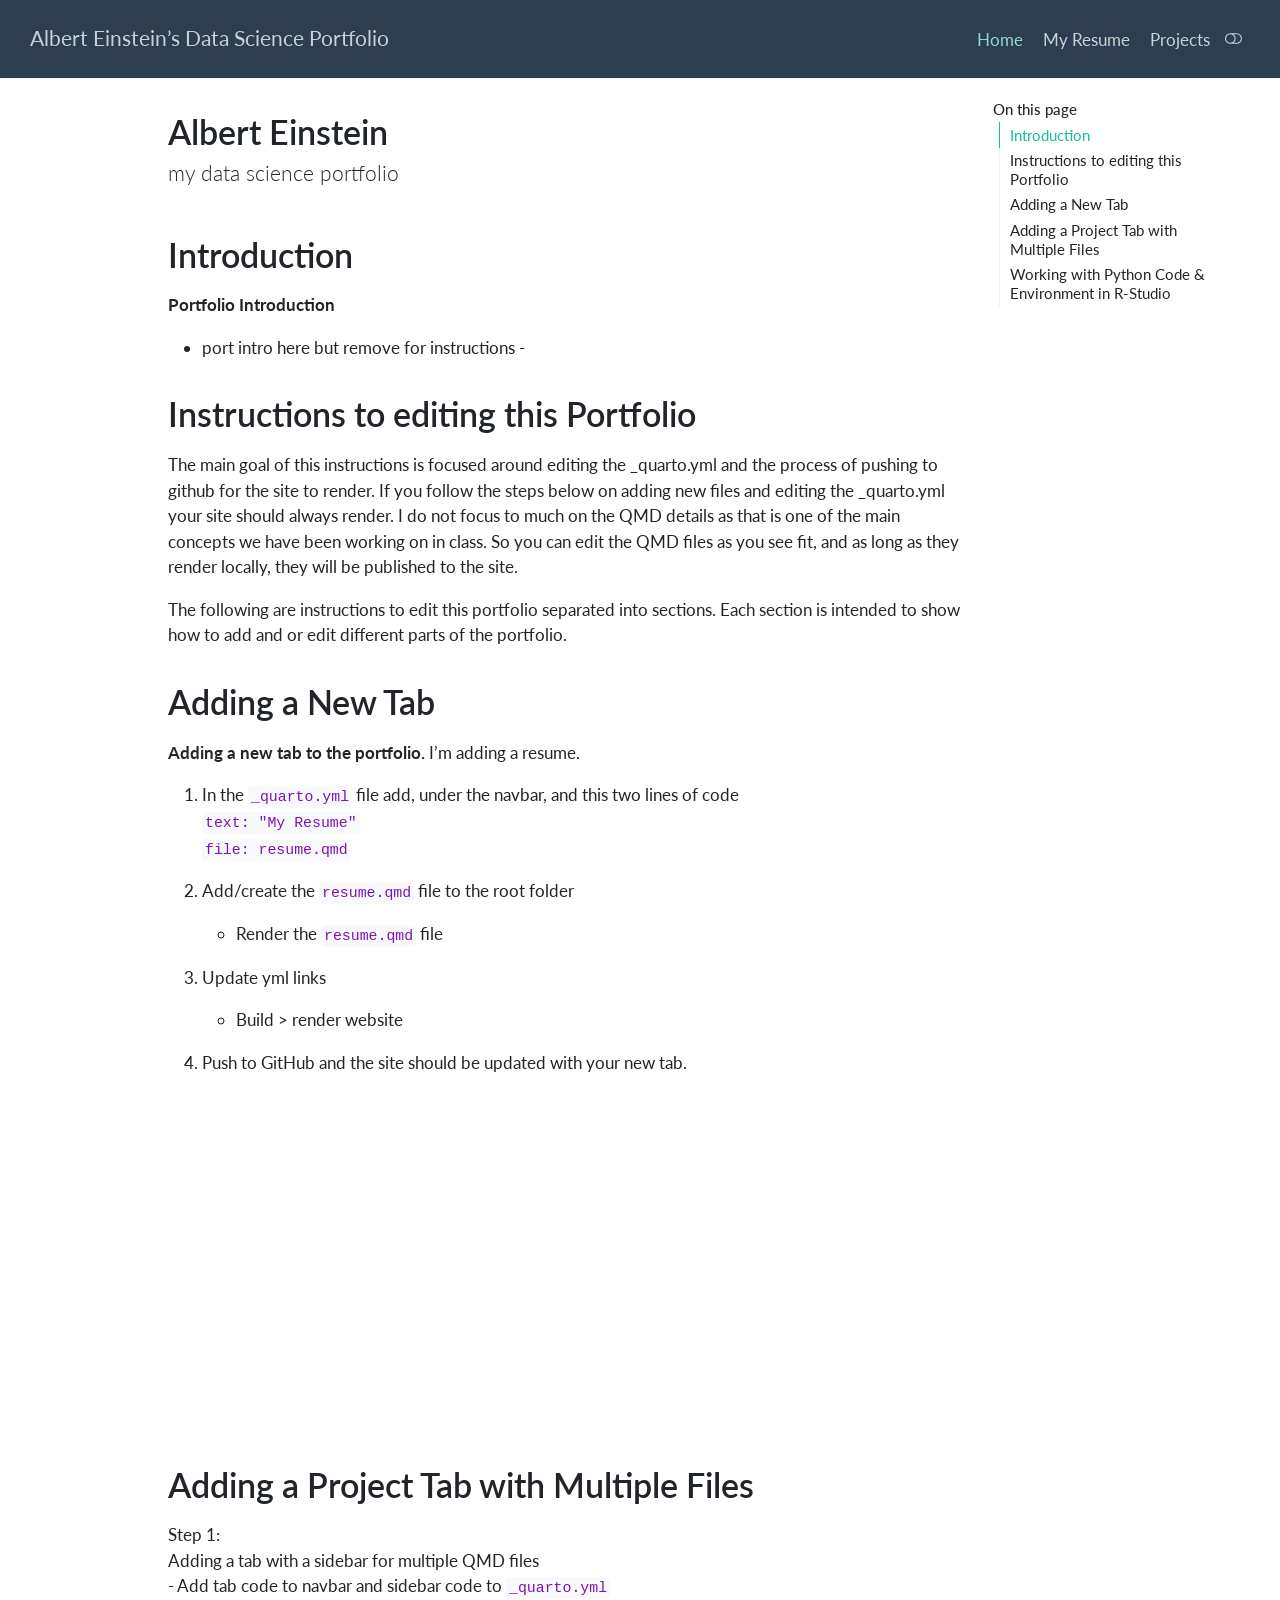
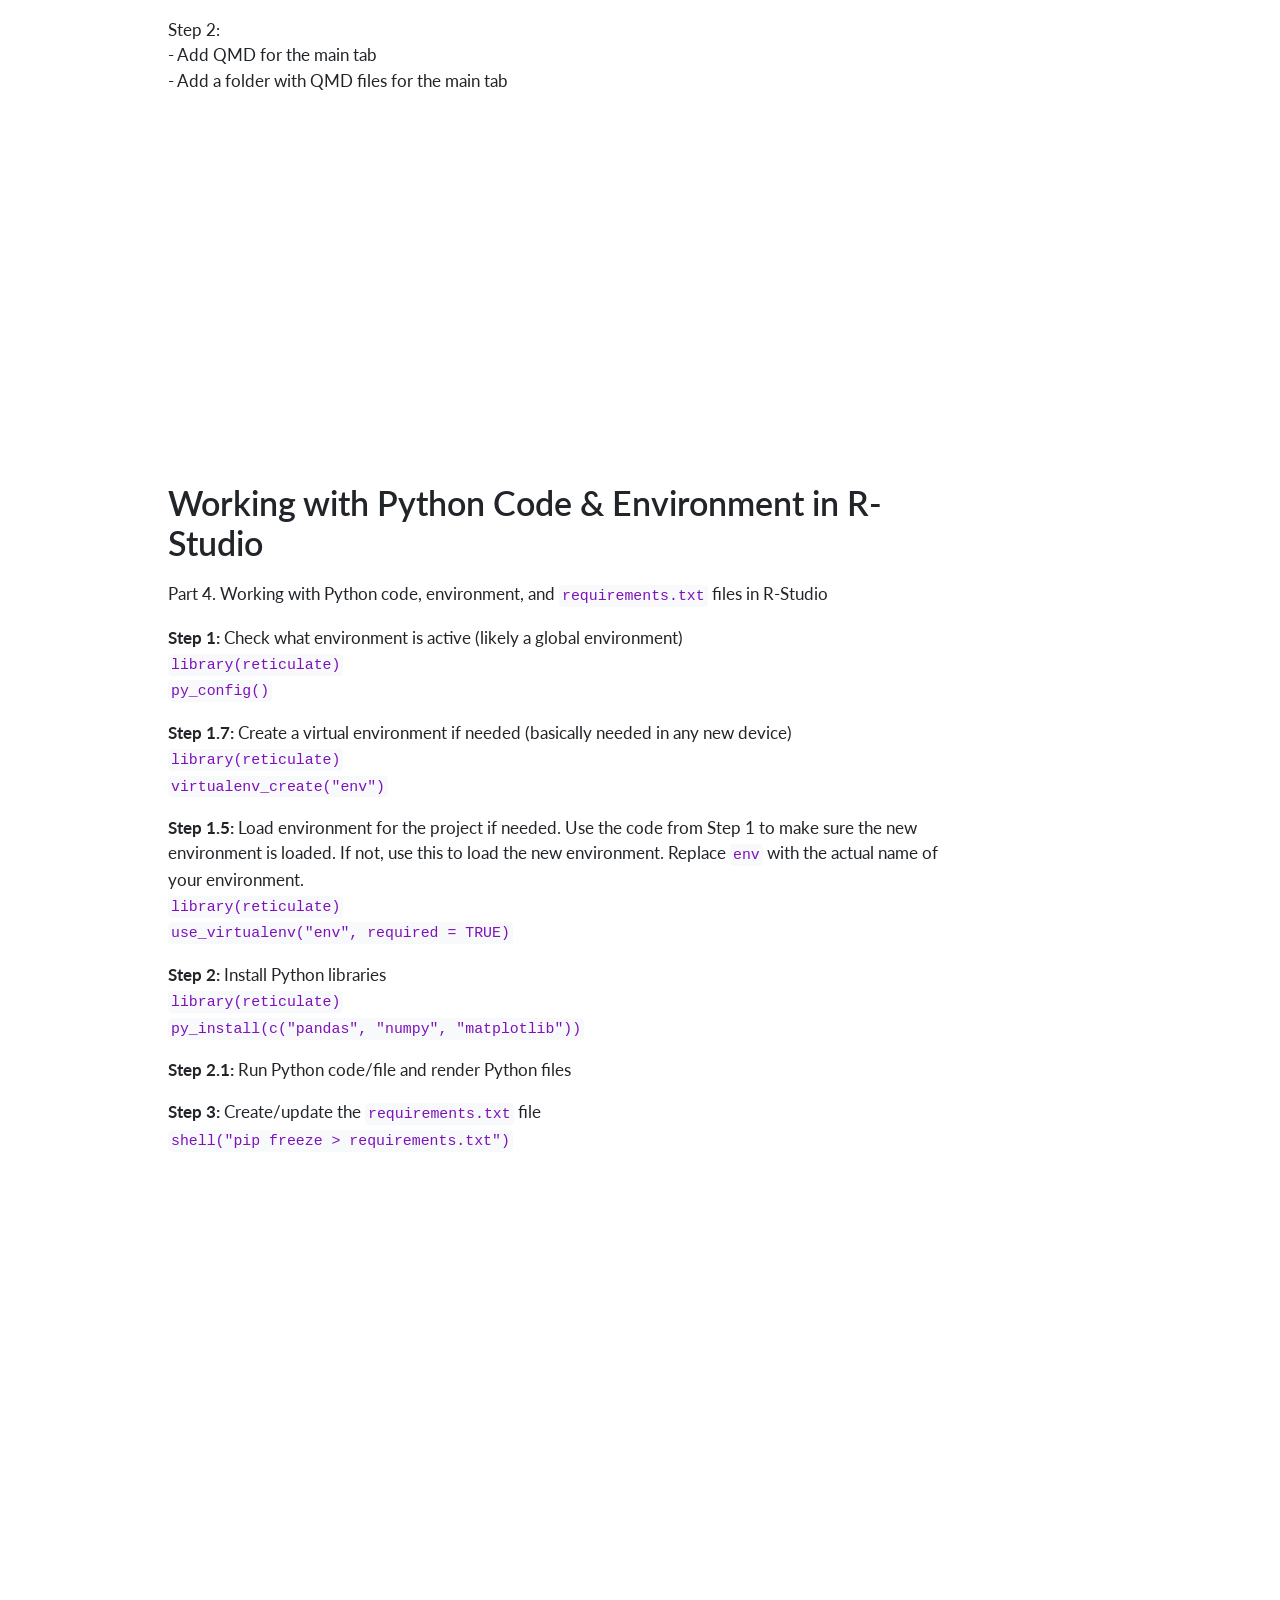
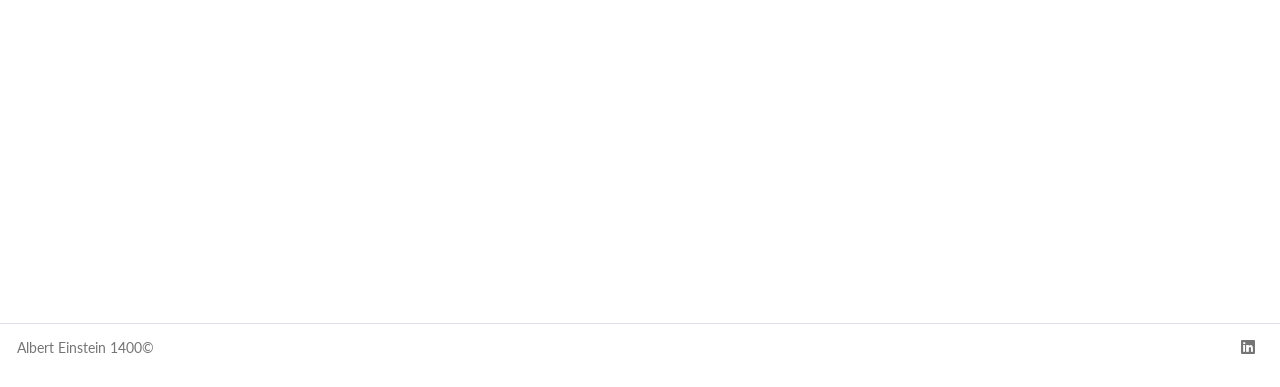
==== docs/index.html @ 3039ba3a "update" ====
<!DOCTYPE html>
<html xmlns="http://www.w3.org/1999/xhtml" lang="en" xml:lang="en"><head>

<meta charset="utf-8">
<meta name="generator" content="quarto-1.4.542">

<meta name="viewport" content="width=device-width, initial-scale=1.0, user-scalable=yes">


<title>Albert Einstein’s Data Science Portfolio - Albert Einstein</title>
<style>
code{white-space: pre-wrap;}
span.smallcaps{font-variant: small-caps;}
div.columns{display: flex; gap: min(4vw, 1.5em);}
div.column{flex: auto; overflow-x: auto;}
div.hanging-indent{margin-left: 1.5em; text-indent: -1.5em;}
ul.task-list{list-style: none;}
ul.task-list li input[type="checkbox"] {
  width: 0.8em;
  margin: 0 0.8em 0.2em -1em; /* quarto-specific, see https://github.com/quarto-dev/quarto-cli/issues/4556 */ 
  vertical-align: middle;
}
</style>


<script src="site_libs/quarto-nav/quarto-nav.js"></script>
<script src="site_libs/quarto-nav/headroom.min.js"></script>
<script src="site_libs/clipboard/clipboard.min.js"></script>
<script src="site_libs/quarto-search/autocomplete.umd.js"></script>
<script src="site_libs/quarto-search/fuse.min.js"></script>
<script src="site_libs/quarto-search/quarto-search.js"></script>
<meta name="quarto:offset" content="./">
<link href="./Images/favicon.png" rel="icon" type="image/png">
<script src="site_libs/quarto-html/quarto.js"></script>
<script src="site_libs/quarto-html/popper.min.js"></script>
<script src="site_libs/quarto-html/tippy.umd.min.js"></script>
<script src="site_libs/quarto-html/anchor.min.js"></script>
<link href="site_libs/quarto-html/tippy.css" rel="stylesheet">
<link href="site_libs/quarto-html/quarto-syntax-highlighting.css" rel="stylesheet" class="quarto-color-scheme" id="quarto-text-highlighting-styles">
<link href="site_libs/quarto-html/quarto-syntax-highlighting-dark.css" rel="prefetch" class="quarto-color-scheme quarto-color-alternate" id="quarto-text-highlighting-styles">
<script src="site_libs/bootstrap/bootstrap.min.js"></script>
<link href="site_libs/bootstrap/bootstrap-icons.css" rel="stylesheet">
<link href="site_libs/bootstrap/bootstrap.min.css" rel="stylesheet" class="quarto-color-scheme" id="quarto-bootstrap" data-mode="light">
<link href="site_libs/bootstrap/bootstrap-dark.min.css" rel="prefetch" class="quarto-color-scheme quarto-color-alternate" id="quarto-bootstrap" data-mode="dark">
<script id="quarto-search-options" type="application/json">{
  "location": "navbar",
  "copy-button": false,
  "collapse-after": 3,
  "panel-placement": "end",
  "type": "overlay",
  "limit": 50,
  "keyboard-shortcut": [
    "f",
    "/",
    "s"
  ],
  "show-item-context": false,
  "language": {
    "search-no-results-text": "No results",
    "search-matching-documents-text": "matching documents",
    "search-copy-link-title": "Copy link to search",
    "search-hide-matches-text": "Hide additional matches",
    "search-more-match-text": "more match in this document",
    "search-more-matches-text": "more matches in this document",
    "search-clear-button-title": "Clear",
    "search-text-placeholder": "",
    "search-detached-cancel-button-title": "Cancel",
    "search-submit-button-title": "Submit",
    "search-label": "Search"
  }
}</script>


<link rel="stylesheet" href="styles.css">
</head>

<body class="nav-fixed">

<div id="quarto-search-results"></div>
  <header id="quarto-header" class="headroom fixed-top">
    <nav class="navbar navbar-expand-lg " data-bs-theme="dark">
      <div class="navbar-container container-fluid">
      <div class="navbar-brand-container mx-auto">
    <a class="navbar-brand" href="./index.html">
    <span class="navbar-title">Albert Einstein’s Data Science Portfolio</span>
    </a>
  </div>
            <div id="quarto-search" class="" title="Search"></div>
          <button class="navbar-toggler" type="button" data-bs-toggle="collapse" data-bs-target="#navbarCollapse" aria-controls="navbarCollapse" aria-expanded="false" aria-label="Toggle navigation" onclick="if (window.quartoToggleHeadroom) { window.quartoToggleHeadroom(); }">
  <span class="navbar-toggler-icon"></span>
</button>
          <div class="collapse navbar-collapse" id="navbarCollapse">
            <ul class="navbar-nav navbar-nav-scroll ms-auto">
  <li class="nav-item">
    <a class="nav-link active" href="./index.html" aria-current="page"> 
<span class="menu-text">Home</span></a>
  </li>  
  <li class="nav-item">
    <a class="nav-link" href="./resume.html"> 
<span class="menu-text">My Resume</span></a>
  </li>  
  <li class="nav-item">
    <a class="nav-link" href="./projects.html"> 
<span class="menu-text">Projects</span></a>
  </li>  
</ul>
          </div> <!-- /navcollapse -->
          <div class="quarto-navbar-tools">
  <a href="" class="quarto-color-scheme-toggle quarto-navigation-tool  px-1" onclick="window.quartoToggleColorScheme(); return false;" title="Toggle dark mode"><i class="bi"></i></a>
</div>
      </div> <!-- /container-fluid -->
    </nav>
</header>
<!-- content -->
<div id="quarto-content" class="quarto-container page-columns page-rows-contents page-layout-article page-navbar">
<!-- sidebar -->
<!-- margin-sidebar -->
    <div id="quarto-margin-sidebar" class="sidebar margin-sidebar">
        <nav id="TOC" role="doc-toc" class="toc-active">
    <h2 id="toc-title">On this page</h2>
   
  <ul>
  <li><a href="#introduction" id="toc-introduction" class="nav-link active" data-scroll-target="#introduction">Introduction</a></li>
  <li><a href="#instructions-to-editing-this-portfolio" id="toc-instructions-to-editing-this-portfolio" class="nav-link" data-scroll-target="#instructions-to-editing-this-portfolio">Instructions to editing this Portfolio</a></li>
  <li><a href="#adding-a-new-tab" id="toc-adding-a-new-tab" class="nav-link" data-scroll-target="#adding-a-new-tab">Adding a New Tab</a></li>
  <li><a href="#adding-a-project-tab-with-multiple-files" id="toc-adding-a-project-tab-with-multiple-files" class="nav-link" data-scroll-target="#adding-a-project-tab-with-multiple-files">Adding a Project Tab with Multiple Files</a></li>
  <li><a href="#working-with-python-code-environment-in-r-studio" id="toc-working-with-python-code-environment-in-r-studio" class="nav-link" data-scroll-target="#working-with-python-code-environment-in-r-studio">Working with Python Code &amp; Environment in R-Studio</a></li>
  </ul>
</nav>
    </div>
<!-- main -->
<main class="content" id="quarto-document-content">

<header id="title-block-header" class="quarto-title-block default">
<div class="quarto-title">
<h1 class="title">Albert Einstein</h1>
<p class="subtitle lead">my data science portfolio</p>
</div>



<div class="quarto-title-meta">

    
  
    
  </div>
  


</header>


<section id="introduction" class="level1">
<h1>Introduction</h1>
<p><strong>Portfolio Introduction</strong></p>
<ul>
<li>port intro here but remove for instructions -</li>
</ul>
</section>
<section id="instructions-to-editing-this-portfolio" class="level1">
<h1>Instructions to editing this Portfolio</h1>
<p>The main goal of this instructions is focused around editing the _quarto.yml and the process of pushing to github for the site to render. If you follow the steps below on adding new files and editing the _quarto.yml your site should always render. I do not focus to much on the QMD details as that is one of the main concepts we have been working on in class. So you can edit the QMD files as you see fit, and as long as they render locally, they will be published to the site.</p>
<p>The following are instructions to edit this portfolio separated into sections. Each section is intended to show how to add and or edit different parts of the portfolio.</p>
</section>
<section id="adding-a-new-tab" class="level1">
<h1>Adding a New Tab</h1>
<p><strong>Adding a new tab to the portfolio.</strong> I’m adding a resume.</p>
<ol type="1">
<li><p>In the <code>_quarto.yml</code> file add, under the navbar, and this two lines of code<br>
<code>text: "My Resume"</code><br>
<code>file: resume.qmd</code></p></li>
<li><p>Add/create the <code>resume.qmd</code> file to the root folder</p>
<ul>
<li>Render the <code>resume.qmd</code> file</li>
</ul></li>
<li><p>Update yml links</p>
<ul>
<li>Build &gt; render website</li>
</ul></li>
<li><p>Push to GitHub and the site should be updated with your new tab.</p></li>
</ol>
<iframe width="560" height="315" src="https://www.youtube.com/embed/3b-PdI4lhbc" title="YouTube video player" frameborder="0" allow="accelerometer; autoplay; clipboard-write; encrypted-media; gyroscope; picture-in-picture; web-share" allowfullscreen="">
</iframe>
</section>
<section id="adding-a-project-tab-with-multiple-files" class="level1">
<h1>Adding a Project Tab with Multiple Files</h1>
<p>Step 1:<br>
Adding a tab with a sidebar for multiple QMD files<br>
- Add tab code to navbar and sidebar code to <code>_quarto.yml</code></p>
<p>Step 2:<br>
- Add QMD for the main tab<br>
- Add a folder with QMD files for the main tab</p>
<iframe width="560" height="315" src="https://www.youtube.com/embed/ansNLTE6yms" title="YouTube video player" frameborder="0" allow="accelerometer; autoplay; clipboard-write; encrypted-media; gyroscope; picture-in-picture; web-share" allowfullscreen="">
</iframe>
</section>
<section id="working-with-python-code-environment-in-r-studio" class="level1">
<h1>Working with Python Code &amp; Environment in R-Studio</h1>
<p>Part 4. Working with Python code, environment, and <code>requirements.txt</code> files in R-Studio</p>
<p><strong>Step 1:</strong> Check what environment is active (likely a global environment)<br>
<code>library(reticulate)</code><br>
<code>py_config()</code></p>
<p><strong>Step 1.7:</strong> Create a virtual environment if needed (basically needed in any new device)<br>
<code>library(reticulate)</code><br>
<code>virtualenv_create("env")</code></p>
<p><strong>Step 1.5:</strong> Load environment for the project if needed. Use the code from Step 1 to make sure the new environment is loaded. If not, use this to load the new environment. Replace <code>env</code> with the actual name of your environment.<br>
<code>library(reticulate)</code><br>
<code>use_virtualenv("env", required = TRUE)</code></p>
<p><strong>Step 2:</strong> Install Python libraries<br>
<code>library(reticulate)</code><br>
<code>py_install(c("pandas", "numpy", "matplotlib"))</code></p>
<p><strong>Step 2.1:</strong> Run Python code/file and render Python files</p>
<p><strong>Step 3:</strong> Create/update the <code>requirements.txt</code> file<br>
<code>shell("pip freeze &gt; requirements.txt")</code></p>
<iframe width="560" height="315" src="https://www.youtube.com/embed/rrsIChN1H1c" title="YouTube video player" frameborder="0" allow="accelerometer; autoplay; clipboard-write; encrypted-media; gyroscope; picture-in-picture; web-share" allowfullscreen="">
</iframe>
<iframe width="560" height="315" src="https://www.youtube.com/embed/gvebioDsuAg" title="YouTube video player" frameborder="0" allow="accelerometer; autoplay; clipboard-write; encrypted-media; gyroscope; picture-in-picture; web-share" allowfullscreen="">
</iframe>


</section>

<a onclick="window.scrollTo(0, 0); return false;" role="button" id="quarto-back-to-top"><i class="bi bi-arrow-up"></i> Back to top</a></main> <!-- /main -->
<script id="quarto-html-after-body" type="application/javascript">
window.document.addEventListener("DOMContentLoaded", function (event) {
  const toggleBodyColorMode = (bsSheetEl) => {
    const mode = bsSheetEl.getAttribute("data-mode");
    const bodyEl = window.document.querySelector("body");
    if (mode === "dark") {
      bodyEl.classList.add("quarto-dark");
      bodyEl.classList.remove("quarto-light");
    } else {
      bodyEl.classList.add("quarto-light");
      bodyEl.classList.remove("quarto-dark");
    }
  }
  const toggleBodyColorPrimary = () => {
    const bsSheetEl = window.document.querySelector("link#quarto-bootstrap");
    if (bsSheetEl) {
      toggleBodyColorMode(bsSheetEl);
    }
  }
  toggleBodyColorPrimary();  
  const disableStylesheet = (stylesheets) => {
    for (let i=0; i < stylesheets.length; i++) {
      const stylesheet = stylesheets[i];
      stylesheet.rel = 'prefetch';
    }
  }
  const enableStylesheet = (stylesheets) => {
    for (let i=0; i < stylesheets.length; i++) {
      const stylesheet = stylesheets[i];
      stylesheet.rel = 'stylesheet';
    }
  }
  const manageTransitions = (selector, allowTransitions) => {
    const els = window.document.querySelectorAll(selector);
    for (let i=0; i < els.length; i++) {
      const el = els[i];
      if (allowTransitions) {
        el.classList.remove('notransition');
      } else {
        el.classList.add('notransition');
      }
    }
  }
  const toggleGiscusIfUsed = (isAlternate, darkModeDefault) => {
    const baseTheme = document.querySelector('#giscus-base-theme')?.value ?? 'light';
    const alternateTheme = document.querySelector('#giscus-alt-theme')?.value ?? 'dark';
    let newTheme = '';
    if(darkModeDefault) {
      newTheme = isAlternate ? baseTheme : alternateTheme;
    } else {
      newTheme = isAlternate ? alternateTheme : baseTheme;
    }
    const changeGiscusTheme = () => {
      // From: https://github.com/giscus/giscus/issues/336
      const sendMessage = (message) => {
        const iframe = document.querySelector('iframe.giscus-frame');
        if (!iframe) return;
        iframe.contentWindow.postMessage({ giscus: message }, 'https://giscus.app');
      }
      sendMessage({
        setConfig: {
          theme: newTheme
        }
      });
    }
    const isGiscussLoaded = window.document.querySelector('iframe.giscus-frame') !== null;
    if (isGiscussLoaded) {
      changeGiscusTheme();
    }
  }
  const toggleColorMode = (alternate) => {
    // Switch the stylesheets
    const alternateStylesheets = window.document.querySelectorAll('link.quarto-color-scheme.quarto-color-alternate');
    manageTransitions('#quarto-margin-sidebar .nav-link', false);
    if (alternate) {
      enableStylesheet(alternateStylesheets);
      for (const sheetNode of alternateStylesheets) {
        if (sheetNode.id === "quarto-bootstrap") {
          toggleBodyColorMode(sheetNode);
        }
      }
    } else {
      disableStylesheet(alternateStylesheets);
      toggleBodyColorPrimary();
    }
    manageTransitions('#quarto-margin-sidebar .nav-link', true);
    // Switch the toggles
    const toggles = window.document.querySelectorAll('.quarto-color-scheme-toggle');
    for (let i=0; i < toggles.length; i++) {
      const toggle = toggles[i];
      if (toggle) {
        if (alternate) {
          toggle.classList.add("alternate");     
        } else {
          toggle.classList.remove("alternate");
        }
      }
    }
    // Hack to workaround the fact that safari doesn't
    // properly recolor the scrollbar when toggling (#1455)
    if (navigator.userAgent.indexOf('Safari') > 0 && navigator.userAgent.indexOf('Chrome') == -1) {
      manageTransitions("body", false);
      window.scrollTo(0, 1);
      setTimeout(() => {
        window.scrollTo(0, 0);
        manageTransitions("body", true);
      }, 40);  
    }
  }
  const isFileUrl = () => { 
    return window.location.protocol === 'file:';
  }
  const hasAlternateSentinel = () => {  
    let styleSentinel = getColorSchemeSentinel();
    if (styleSentinel !== null) {
      return styleSentinel === "alternate";
    } else {
      return false;
    }
  }
  const setStyleSentinel = (alternate) => {
    const value = alternate ? "alternate" : "default";
    if (!isFileUrl()) {
      window.localStorage.setItem("quarto-color-scheme", value);
    } else {
      localAlternateSentinel = value;
    }
  }
  const getColorSchemeSentinel = () => {
    if (!isFileUrl()) {
      const storageValue = window.localStorage.getItem("quarto-color-scheme");
      return storageValue != null ? storageValue : localAlternateSentinel;
    } else {
      return localAlternateSentinel;
    }
  }
  const darkModeDefault = false;
  let localAlternateSentinel = darkModeDefault ? 'alternate' : 'default';
  // Dark / light mode switch
  window.quartoToggleColorScheme = () => {
    // Read the current dark / light value 
    let toAlternate = !hasAlternateSentinel();
    toggleColorMode(toAlternate);
    setStyleSentinel(toAlternate);
    toggleGiscusIfUsed(toAlternate, darkModeDefault);
  };
  // Ensure there is a toggle, if there isn't float one in the top right
  if (window.document.querySelector('.quarto-color-scheme-toggle') === null) {
    const a = window.document.createElement('a');
    a.classList.add('top-right');
    a.classList.add('quarto-color-scheme-toggle');
    a.href = "";
    a.onclick = function() { try { window.quartoToggleColorScheme(); } catch {} return false; };
    const i = window.document.createElement("i");
    i.classList.add('bi');
    a.appendChild(i);
    window.document.body.appendChild(a);
  }
  // Switch to dark mode if need be
  if (hasAlternateSentinel()) {
    toggleColorMode(true);
  } else {
    toggleColorMode(false);
  }
  const icon = "";
  const anchorJS = new window.AnchorJS();
  anchorJS.options = {
    placement: 'right',
    icon: icon
  };
  anchorJS.add('.anchored');
  const isCodeAnnotation = (el) => {
    for (const clz of el.classList) {
      if (clz.startsWith('code-annotation-')) {                     
        return true;
      }
    }
    return false;
  }
  const clipboard = new window.ClipboardJS('.code-copy-button', {
    text: function(trigger) {
      const codeEl = trigger.previousElementSibling.cloneNode(true);
      for (const childEl of codeEl.children) {
        if (isCodeAnnotation(childEl)) {
          childEl.remove();
        }
      }
      return codeEl.innerText;
    }
  });
  clipboard.on('success', function(e) {
    // button target
    const button = e.trigger;
    // don't keep focus
    button.blur();
    // flash "checked"
    button.classList.add('code-copy-button-checked');
    var currentTitle = button.getAttribute("title");
    button.setAttribute("title", "Copied!");
    let tooltip;
    if (window.bootstrap) {
      button.setAttribute("data-bs-toggle", "tooltip");
      button.setAttribute("data-bs-placement", "left");
      button.setAttribute("data-bs-title", "Copied!");
      tooltip = new bootstrap.Tooltip(button, 
        { trigger: "manual", 
          customClass: "code-copy-button-tooltip",
          offset: [0, -8]});
      tooltip.show();    
    }
    setTimeout(function() {
      if (tooltip) {
        tooltip.hide();
        button.removeAttribute("data-bs-title");
        button.removeAttribute("data-bs-toggle");
        button.removeAttribute("data-bs-placement");
      }
      button.setAttribute("title", currentTitle);
      button.classList.remove('code-copy-button-checked');
    }, 1000);
    // clear code selection
    e.clearSelection();
  });
  function tippyHover(el, contentFn, onTriggerFn, onUntriggerFn) {
    const config = {
      allowHTML: true,
      maxWidth: 500,
      delay: 100,
      arrow: false,
      appendTo: function(el) {
          return el.parentElement;
      },
      interactive: true,
      interactiveBorder: 10,
      theme: 'quarto',
      placement: 'bottom-start',
    };
    if (contentFn) {
      config.content = contentFn;
    }
    if (onTriggerFn) {
      config.onTrigger = onTriggerFn;
    }
    if (onUntriggerFn) {
      config.onUntrigger = onUntriggerFn;
    }
    window.tippy(el, config); 
  }
  const noterefs = window.document.querySelectorAll('a[role="doc-noteref"]');
  for (var i=0; i<noterefs.length; i++) {
    const ref = noterefs[i];
    tippyHover(ref, function() {
      // use id or data attribute instead here
      let href = ref.getAttribute('data-footnote-href') || ref.getAttribute('href');
      try { href = new URL(href).hash; } catch {}
      const id = href.replace(/^#\/?/, "");
      const note = window.document.getElementById(id);
      return note.innerHTML;
    });
  }
  const xrefs = window.document.querySelectorAll('a.quarto-xref');
  const processXRef = (id, note) => {
    // Strip column container classes
    const stripColumnClz = (el) => {
      el.classList.remove("page-full", "page-columns");
      if (el.children) {
        for (const child of el.children) {
          stripColumnClz(child);
        }
      }
    }
    stripColumnClz(note)
    if (id === null || id.startsWith('sec-')) {
      // Special case sections, only their first couple elements
      const container = document.createElement("div");
      if (note.children && note.children.length > 2) {
        container.appendChild(note.children[0].cloneNode(true));
        for (let i = 1; i < note.children.length; i++) {
          const child = note.children[i];
          if (child.tagName === "P" && child.innerText === "") {
            continue;
          } else {
            container.appendChild(child.cloneNode(true));
            break;
          }
        }
        if (window.Quarto?.typesetMath) {
          window.Quarto.typesetMath(container);
        }
        return container.innerHTML
      } else {
        if (window.Quarto?.typesetMath) {
          window.Quarto.typesetMath(note);
        }
        return note.innerHTML;
      }
    } else {
      // Remove any anchor links if they are present
      const anchorLink = note.querySelector('a.anchorjs-link');
      if (anchorLink) {
        anchorLink.remove();
      }
      if (window.Quarto?.typesetMath) {
        window.Quarto.typesetMath(note);
      }
      return note.innerHTML;
    }
  }
  for (var i=0; i<xrefs.length; i++) {
    const xref = xrefs[i];
    tippyHover(xref, undefined, function(instance) {
      instance.disable();
      let url = xref.getAttribute('href');
      let hash = undefined; 
      if (url.startsWith('#')) {
        hash = url;
      } else {
        try { hash = new URL(url).hash; } catch {}
      }
      if (hash) {
        const id = hash.replace(/^#\/?/, "");
        const note = window.document.getElementById(id);
        if (note !== null) {
          try {
            const html = processXRef(id, note.cloneNode(true));
            instance.setContent(html);
          } finally {
            instance.enable();
            instance.show();
          }
        } else {
          // See if we can fetch this
          fetch(url.split('#')[0])
          .then(res => res.text())
          .then(html => {
            const parser = new DOMParser();
            const htmlDoc = parser.parseFromString(html, "text/html");
            const note = htmlDoc.getElementById(id);
            if (note !== null) {
              const html = processXRef(id, note);
              instance.setContent(html);
            } 
          }).finally(() => {
            instance.enable();
            instance.show();
          });
        }
      } else {
        // See if we can fetch a full url (with no hash to target)
        // This is a special case and we should probably do some content thinning / targeting
        fetch(url)
        .then(res => res.text())
        .then(html => {
          const parser = new DOMParser();
          const htmlDoc = parser.parseFromString(html, "text/html");
          const note = htmlDoc.querySelector('main.content');
          if (note !== null) {
            // This should only happen for chapter cross references
            // (since there is no id in the URL)
            // remove the first header
            if (note.children.length > 0 && note.children[0].tagName === "HEADER") {
              note.children[0].remove();
            }
            const html = processXRef(null, note);
            instance.setContent(html);
          } 
        }).finally(() => {
          instance.enable();
          instance.show();
        });
      }
    }, function(instance) {
    });
  }
      let selectedAnnoteEl;
      const selectorForAnnotation = ( cell, annotation) => {
        let cellAttr = 'data-code-cell="' + cell + '"';
        let lineAttr = 'data-code-annotation="' +  annotation + '"';
        const selector = 'span[' + cellAttr + '][' + lineAttr + ']';
        return selector;
      }
      const selectCodeLines = (annoteEl) => {
        const doc = window.document;
        const targetCell = annoteEl.getAttribute("data-target-cell");
        const targetAnnotation = annoteEl.getAttribute("data-target-annotation");
        const annoteSpan = window.document.querySelector(selectorForAnnotation(targetCell, targetAnnotation));
        const lines = annoteSpan.getAttribute("data-code-lines").split(",");
        const lineIds = lines.map((line) => {
          return targetCell + "-" + line;
        })
        let top = null;
        let height = null;
        let parent = null;
        if (lineIds.length > 0) {
            //compute the position of the single el (top and bottom and make a div)
            const el = window.document.getElementById(lineIds[0]);
            top = el.offsetTop;
            height = el.offsetHeight;
            parent = el.parentElement.parentElement;
          if (lineIds.length > 1) {
            const lastEl = window.document.getElementById(lineIds[lineIds.length - 1]);
            const bottom = lastEl.offsetTop + lastEl.offsetHeight;
            height = bottom - top;
          }
          if (top !== null && height !== null && parent !== null) {
            // cook up a div (if necessary) and position it 
            let div = window.document.getElementById("code-annotation-line-highlight");
            if (div === null) {
              div = window.document.createElement("div");
              div.setAttribute("id", "code-annotation-line-highlight");
              div.style.position = 'absolute';
              parent.appendChild(div);
            }
            div.style.top = top - 2 + "px";
            div.style.height = height + 4 + "px";
            div.style.left = 0;
            let gutterDiv = window.document.getElementById("code-annotation-line-highlight-gutter");
            if (gutterDiv === null) {
              gutterDiv = window.document.createElement("div");
              gutterDiv.setAttribute("id", "code-annotation-line-highlight-gutter");
              gutterDiv.style.position = 'absolute';
              const codeCell = window.document.getElementById(targetCell);
              const gutter = codeCell.querySelector('.code-annotation-gutter');
              gutter.appendChild(gutterDiv);
            }
            gutterDiv.style.top = top - 2 + "px";
            gutterDiv.style.height = height + 4 + "px";
          }
          selectedAnnoteEl = annoteEl;
        }
      };
      const unselectCodeLines = () => {
        const elementsIds = ["code-annotation-line-highlight", "code-annotation-line-highlight-gutter"];
        elementsIds.forEach((elId) => {
          const div = window.document.getElementById(elId);
          if (div) {
            div.remove();
          }
        });
        selectedAnnoteEl = undefined;
      };
        // Handle positioning of the toggle
    window.addEventListener(
      "resize",
      throttle(() => {
        elRect = undefined;
        if (selectedAnnoteEl) {
          selectCodeLines(selectedAnnoteEl);
        }
      }, 10)
    );
    function throttle(fn, ms) {
    let throttle = false;
    let timer;
      return (...args) => {
        if(!throttle) { // first call gets through
            fn.apply(this, args);
            throttle = true;
        } else { // all the others get throttled
            if(timer) clearTimeout(timer); // cancel #2
            timer = setTimeout(() => {
              fn.apply(this, args);
              timer = throttle = false;
            }, ms);
        }
      };
    }
      // Attach click handler to the DT
      const annoteDls = window.document.querySelectorAll('dt[data-target-cell]');
      for (const annoteDlNode of annoteDls) {
        annoteDlNode.addEventListener('click', (event) => {
          const clickedEl = event.target;
          if (clickedEl !== selectedAnnoteEl) {
            unselectCodeLines();
            const activeEl = window.document.querySelector('dt[data-target-cell].code-annotation-active');
            if (activeEl) {
              activeEl.classList.remove('code-annotation-active');
            }
            selectCodeLines(clickedEl);
            clickedEl.classList.add('code-annotation-active');
          } else {
            // Unselect the line
            unselectCodeLines();
            clickedEl.classList.remove('code-annotation-active');
          }
        });
      }
  const findCites = (el) => {
    const parentEl = el.parentElement;
    if (parentEl) {
      const cites = parentEl.dataset.cites;
      if (cites) {
        return {
          el,
          cites: cites.split(' ')
        };
      } else {
        return findCites(el.parentElement)
      }
    } else {
      return undefined;
    }
  };
  var bibliorefs = window.document.querySelectorAll('a[role="doc-biblioref"]');
  for (var i=0; i<bibliorefs.length; i++) {
    const ref = bibliorefs[i];
    const citeInfo = findCites(ref);
    if (citeInfo) {
      tippyHover(citeInfo.el, function() {
        var popup = window.document.createElement('div');
        citeInfo.cites.forEach(function(cite) {
          var citeDiv = window.document.createElement('div');
          citeDiv.classList.add('hanging-indent');
          citeDiv.classList.add('csl-entry');
          var biblioDiv = window.document.getElementById('ref-' + cite);
          if (biblioDiv) {
            citeDiv.innerHTML = biblioDiv.innerHTML;
          }
          popup.appendChild(citeDiv);
        });
        return popup.innerHTML;
      });
    }
  }
});
</script>
</div> <!-- /content -->
<footer class="footer">
  <div class="nav-footer">
    <div class="nav-footer-left">
<p>Albert Einstein 1400©</p>
</div>   
    <div class="nav-footer-center">
      &nbsp;
    </div>
    <div class="nav-footer-right">
      <ul class="footer-items list-unstyled">
    <li class="nav-item compact">
    <a class="nav-link" href="https://www.linkedin.com/">
      <i class="bi bi-linkedin" role="img">
</i> 
    </a>
  </li>  
</ul>
    </div>
  </div>
</footer>




</body></html>
---- docs/site_libs/quarto-html/tippy.css ----
.tippy-box[data-animation=fade][data-state=hidden]{opacity:0}[data-tippy-root]{max-width:calc(100vw - 10px)}.tippy-box{position:relative;background-color:#333;color:#fff;border-radius:4px;font-size:14px;line-height:1.4;white-space:normal;outline:0;transition-property:transform,visibility,opacity}.tippy-box[data-placement^=top]>.tippy-arrow{bottom:0}.tippy-box[data-placement^=top]>.tippy-arrow:before{bottom:-7px;left:0;border-width:8px 8px 0;border-top-color:initial;transform-origin:center top}.tippy-box[data-placement^=bottom]>.tippy-arrow{top:0}.tippy-box[data-placement^=bottom]>.tippy-arrow:before{top:-7px;left:0;border-width:0 8px 8px;border-bottom-color:initial;transform-origin:center bottom}.tippy-box[data-placement^=left]>.tippy-arrow{right:0}.tippy-box[data-placement^=left]>.tippy-arrow:before{border-width:8px 0 8px 8px;border-left-color:initial;right:-7px;transform-origin:center left}.tippy-box[data-placement^=right]>.tippy-arrow{left:0}.tippy-box[data-placement^=right]>.tippy-arrow:before{left:-7px;border-width:8px 8px 8px 0;border-right-color:initial;transform-origin:center right}.tippy-box[data-inertia][data-state=visible]{transition-timing-function:cubic-bezier(.54,1.5,.38,1.11)}.tippy-arrow{width:16px;height:16px;color:#333}.tippy-arrow:before{content:"";position:absolute;border-color:transparent;border-style:solid}.tippy-content{position:relative;padding:5px 9px;z-index:1}
---- docs/site_libs/quarto-html/quarto-syntax-highlighting.css ----
/* quarto syntax highlight colors */
:root {
  --quarto-hl-ot-color: #003B4F;
  --quarto-hl-at-color: #657422;
  --quarto-hl-ss-color: #20794D;
  --quarto-hl-an-color: #5E5E5E;
  --quarto-hl-fu-color: #4758AB;
  --quarto-hl-st-color: #20794D;
  --quarto-hl-cf-color: #003B4F;
  --quarto-hl-op-color: #5E5E5E;
  --quarto-hl-er-color: #AD0000;
  --quarto-hl-bn-color: #AD0000;
  --quarto-hl-al-color: #AD0000;
  --quarto-hl-va-color: #111111;
  --quarto-hl-bu-color: inherit;
  --quarto-hl-ex-color: inherit;
  --quarto-hl-pp-color: #AD0000;
  --quarto-hl-in-color: #5E5E5E;
  --quarto-hl-vs-color: #20794D;
  --quarto-hl-wa-color: #5E5E5E;
  --quarto-hl-do-color: #5E5E5E;
  --quarto-hl-im-color: #00769E;
  --quarto-hl-ch-color: #20794D;
  --quarto-hl-dt-color: #AD0000;
  --quarto-hl-fl-color: #AD0000;
  --quarto-hl-co-color: #5E5E5E;
  --quarto-hl-cv-color: #5E5E5E;
  --quarto-hl-cn-color: #8f5902;
  --quarto-hl-sc-color: #5E5E5E;
  --quarto-hl-dv-color: #AD0000;
  --quarto-hl-kw-color: #003B4F;
}

/* other quarto variables */
:root {
  --quarto-font-monospace: SFMono-Regular, Menlo, Monaco, Consolas, "Liberation Mono", "Courier New", monospace;
}

pre > code.sourceCode > span {
  color: #003B4F;
}

code span {
  color: #003B4F;
}

code.sourceCode > span {
  color: #003B4F;
}

div.sourceCode,
div.sourceCode pre.sourceCode {
  color: #003B4F;
}

code span.ot {
  color: #003B4F;
  font-style: inherit;
}

code span.at {
  color: #657422;
  font-style: inherit;
}

code span.ss {
  color: #20794D;
  font-style: inherit;
}

code span.an {
  color: #5E5E5E;
  font-style: inherit;
}

code span.fu {
  color: #4758AB;
  font-style: inherit;
}

code span.st {
  color: #20794D;
  font-style: inherit;
}

code span.cf {
  color: #003B4F;
  font-style: inherit;
}

code span.op {
  color: #5E5E5E;
  font-style: inherit;
}

code span.er {
  color: #AD0000;
  font-style: inherit;
}

code span.bn {
  color: #AD0000;
  font-style: inherit;
}

code span.al {
  color: #AD0000;
  font-style: inherit;
}

code span.va {
  color: #111111;
  font-style: inherit;
}

code span.bu {
  font-style: inherit;
}

code span.ex {
  font-style: inherit;
}

code span.pp {
  color: #AD0000;
  font-style: inherit;
}

code span.in {
  color: #5E5E5E;
  font-style: inherit;
}

code span.vs {
  color: #20794D;
  font-style: inherit;
}

code span.wa {
  color: #5E5E5E;
  font-style: italic;
}

code span.do {
  color: #5E5E5E;
  font-style: italic;
}

code span.im {
  color: #00769E;
  font-style: inherit;
}

code span.ch {
  color: #20794D;
  font-style: inherit;
}

code span.dt {
  color: #AD0000;
  font-style: inherit;
}

code span.fl {
  color: #AD0000;
  font-style: inherit;
}

code span.co {
  color: #5E5E5E;
  font-style: inherit;
}

code span.cv {
  color: #5E5E5E;
  font-style: italic;
}

code span.cn {
  color: #8f5902;
  font-style: inherit;
}

code span.sc {
  color: #5E5E5E;
  font-style: inherit;
}

code span.dv {
  color: #AD0000;
  font-style: inherit;
}

code span.kw {
  color: #003B4F;
  font-style: inherit;
}

.prevent-inlining {
  content: "</";
}

/*# sourceMappingURL=debc5d5d77c3f9108843748ff7464032.css.map */
---- docs/site_libs/quarto-html/quarto-syntax-highlighting-dark.css ----
/* quarto syntax highlight colors */
:root {
  --quarto-hl-al-color: #f07178;
  --quarto-hl-an-color: #d4d0ab;
  --quarto-hl-at-color: #00e0e0;
  --quarto-hl-bn-color: #d4d0ab;
  --quarto-hl-bu-color: #abe338;
  --quarto-hl-ch-color: #abe338;
  --quarto-hl-co-color: #f8f8f2;
  --quarto-hl-cv-color: #ffd700;
  --quarto-hl-cn-color: #ffd700;
  --quarto-hl-cf-color: #ffa07a;
  --quarto-hl-dt-color: #ffa07a;
  --quarto-hl-dv-color: #d4d0ab;
  --quarto-hl-do-color: #f8f8f2;
  --quarto-hl-er-color: #f07178;
  --quarto-hl-ex-color: #00e0e0;
  --quarto-hl-fl-color: #d4d0ab;
  --quarto-hl-fu-color: #ffa07a;
  --quarto-hl-im-color: #abe338;
  --quarto-hl-in-color: #d4d0ab;
  --quarto-hl-kw-color: #ffa07a;
  --quarto-hl-op-color: #ffa07a;
  --quarto-hl-ot-color: #00e0e0;
  --quarto-hl-pp-color: #dcc6e0;
  --quarto-hl-re-color: #00e0e0;
  --quarto-hl-sc-color: #abe338;
  --quarto-hl-ss-color: #abe338;
  --quarto-hl-st-color: #abe338;
  --quarto-hl-va-color: #00e0e0;
  --quarto-hl-vs-color: #abe338;
  --quarto-hl-wa-color: #dcc6e0;
}

/* other quarto variables */
:root {
  --quarto-font-monospace: SFMono-Regular, Menlo, Monaco, Consolas, "Liberation Mono", "Courier New", monospace;
}

code span.al {
  background-color: #2a0f15;
  font-weight: bold;
  color: #f07178;
}

code span.an {
  color: #d4d0ab;
}

code span.at {
  color: #00e0e0;
}

code span.bn {
  color: #d4d0ab;
}

code span.bu {
  color: #abe338;
}

code span.ch {
  color: #abe338;
}

code span.co {
  font-style: italic;
  color: #f8f8f2;
}

code span.cv {
  color: #ffd700;
}

code span.cn {
  color: #ffd700;
}

code span.cf {
  font-weight: bold;
  color: #ffa07a;
}

code span.dt {
  color: #ffa07a;
}

code span.dv {
  color: #d4d0ab;
}

code span.do {
  color: #f8f8f2;
}

code span.er {
  color: #f07178;
  text-decoration: underline;
}

code span.ex {
  font-weight: bold;
  color: #00e0e0;
}

code span.fl {
  color: #d4d0ab;
}

code span.fu {
  color: #ffa07a;
}

code span.im {
  color: #abe338;
}

code span.in {
  color: #d4d0ab;
}

code span.kw {
  font-weight: bold;
  color: #ffa07a;
}

pre > code.sourceCode > span {
  color: #f8f8f2;
}

code span {
  color: #f8f8f2;
}

code.sourceCode > span {
  color: #f8f8f2;
}

div.sourceCode,
div.sourceCode pre.sourceCode {
  color: #f8f8f2;
}

code span.op {
  color: #ffa07a;
}

code span.ot {
  color: #00e0e0;
}

code span.pp {
  color: #dcc6e0;
}

code span.re {
  background-color: #f8f8f2;
  color: #00e0e0;
}

code span.sc {
  color: #abe338;
}

code span.ss {
  color: #abe338;
}

code span.st {
  color: #abe338;
}

code span.va {
  color: #00e0e0;
}

code span.vs {
  color: #abe338;
}

code span.wa {
  color: #dcc6e0;
}

.prevent-inlining {
  content: "</";
}

/*# sourceMappingURL=935a306eefa94366c21e1a970dddb765.css.map */
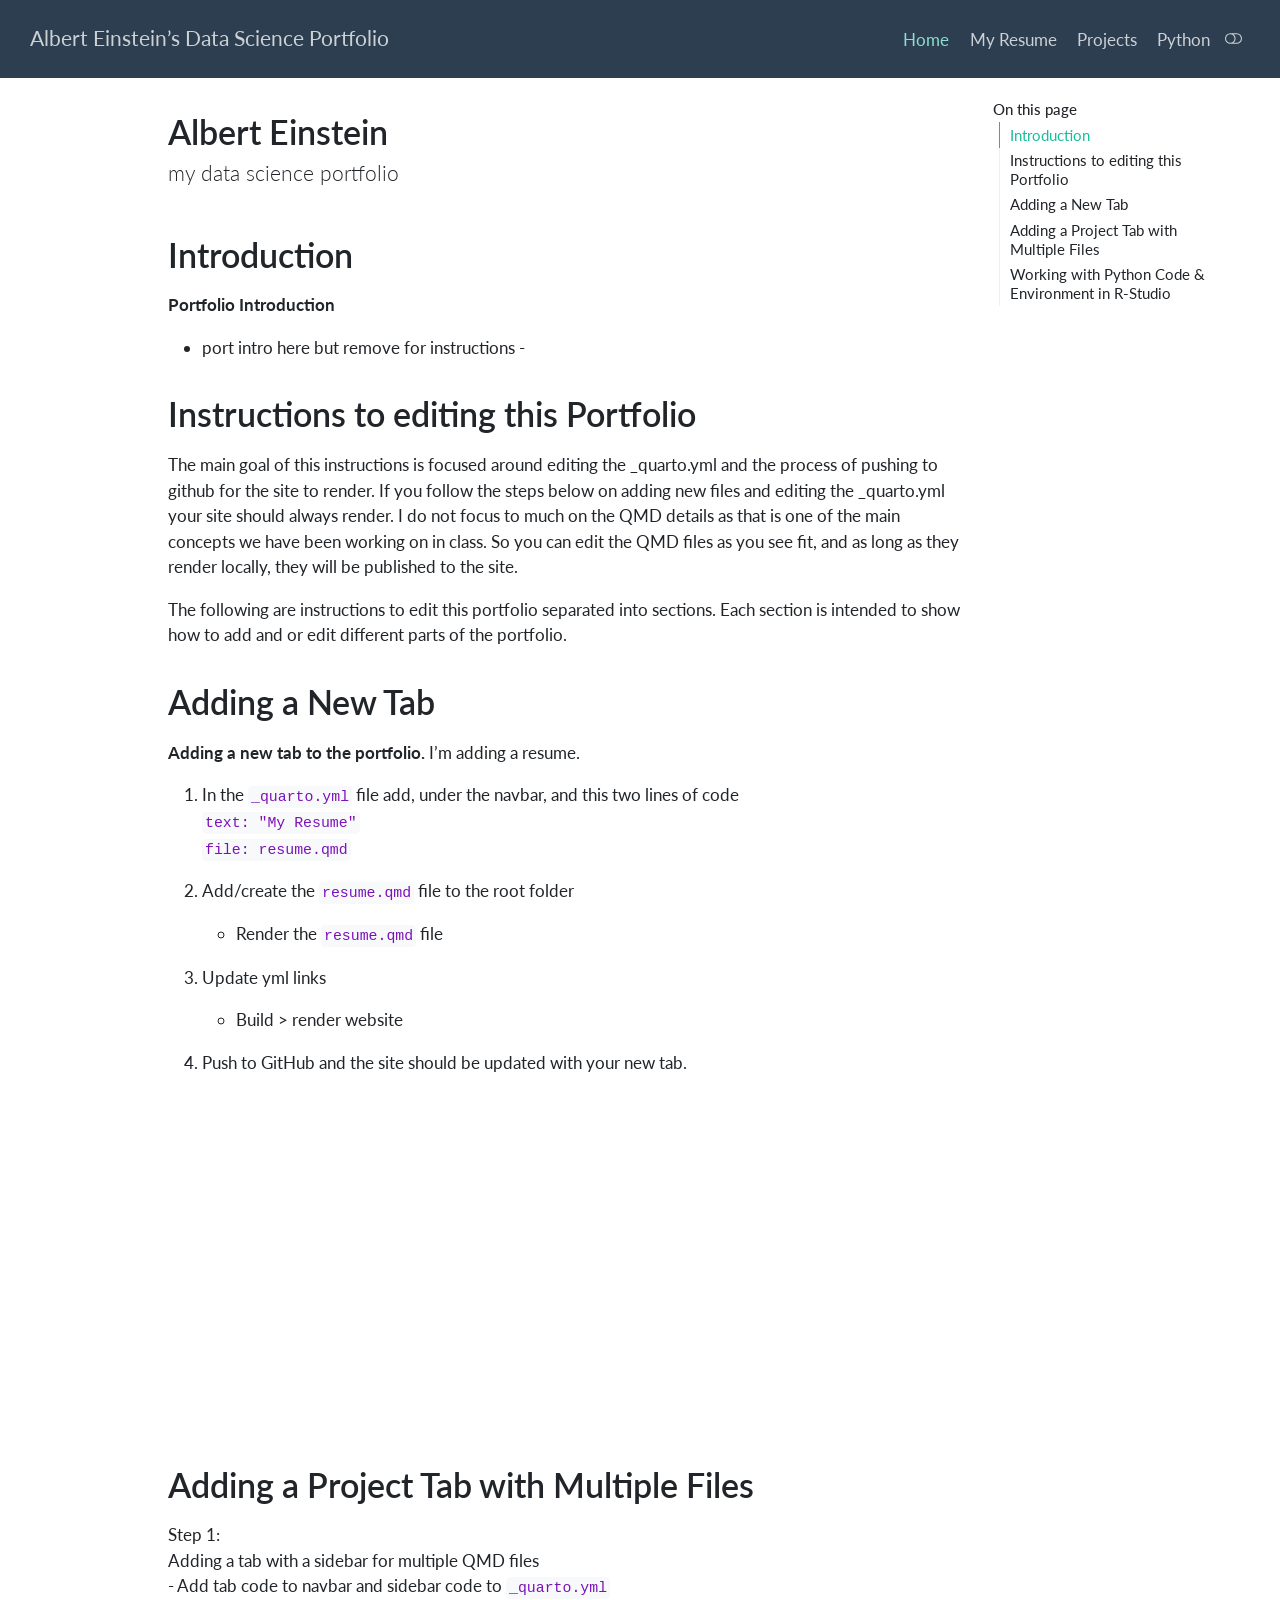
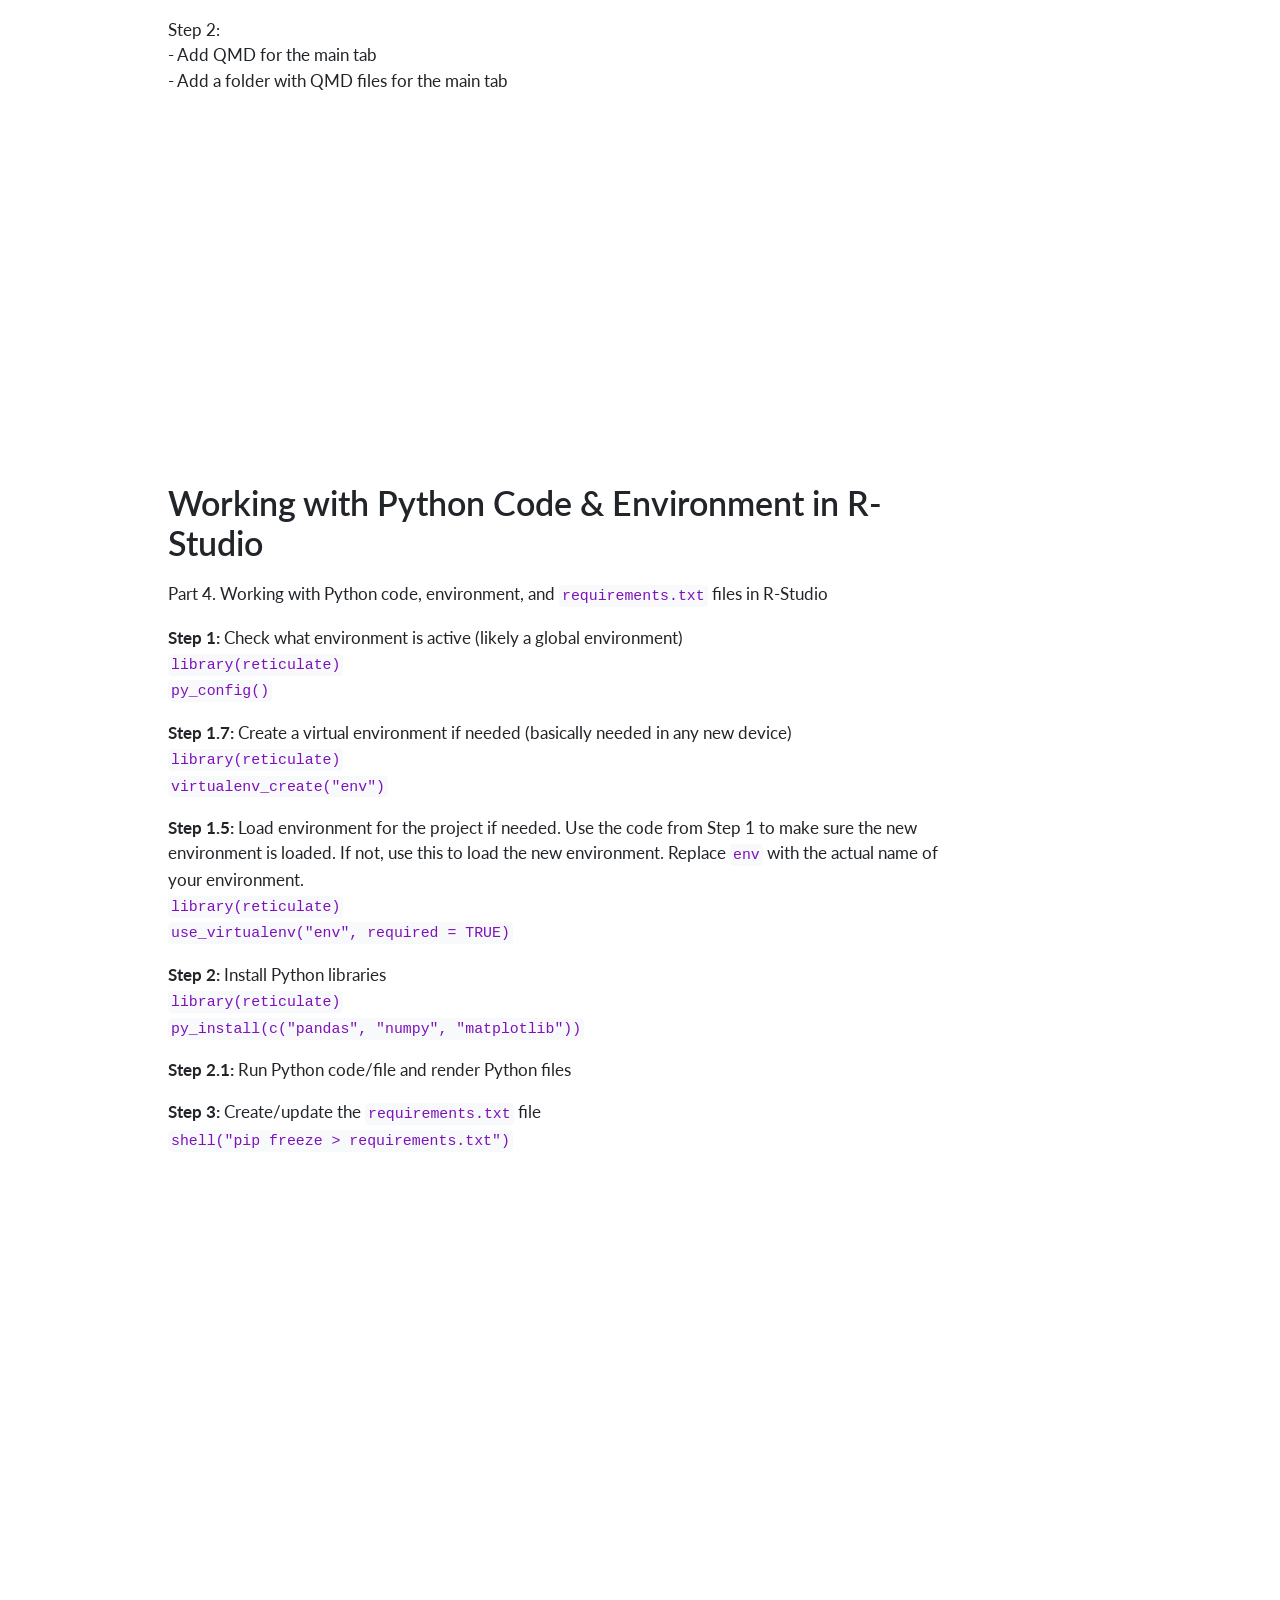
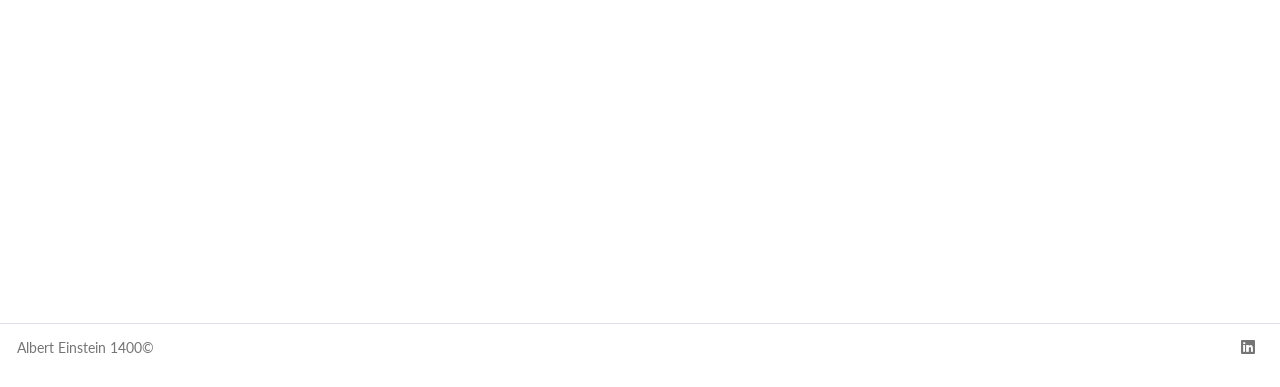
==== commit 4ea6bac8: "update with python env" ====
--- a/docs/index.html
+++ b/docs/index.html
@@ -102,6 +102,10 @@
   <li class="nav-item">
     <a class="nav-link" href="./projects.html"> 
 <span class="menu-text">Projects</span></a>
+  </li>  
+  <li class="nav-item">
+    <a class="nav-link" href="./python.html"> 
+<span class="menu-text">Python</span></a>
   </li>  
 </ul>
           </div> <!-- /navcollapse -->
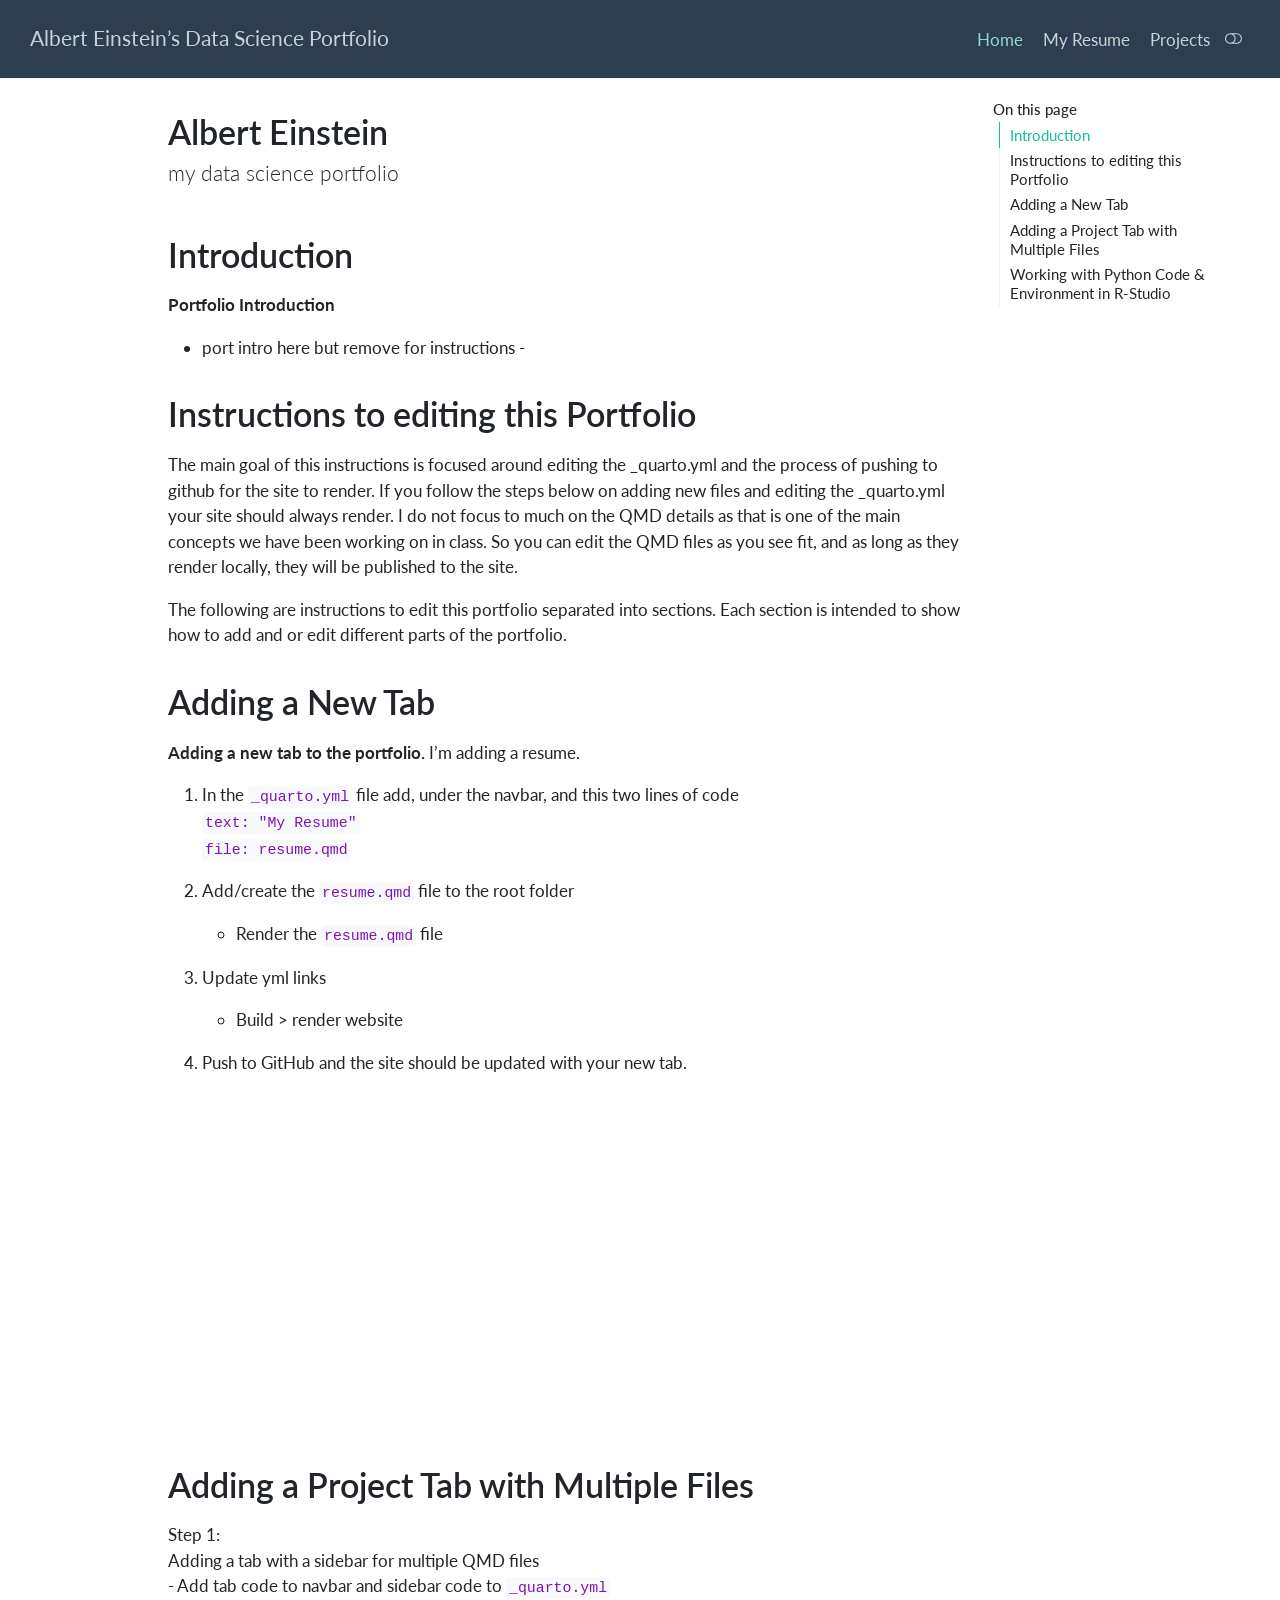
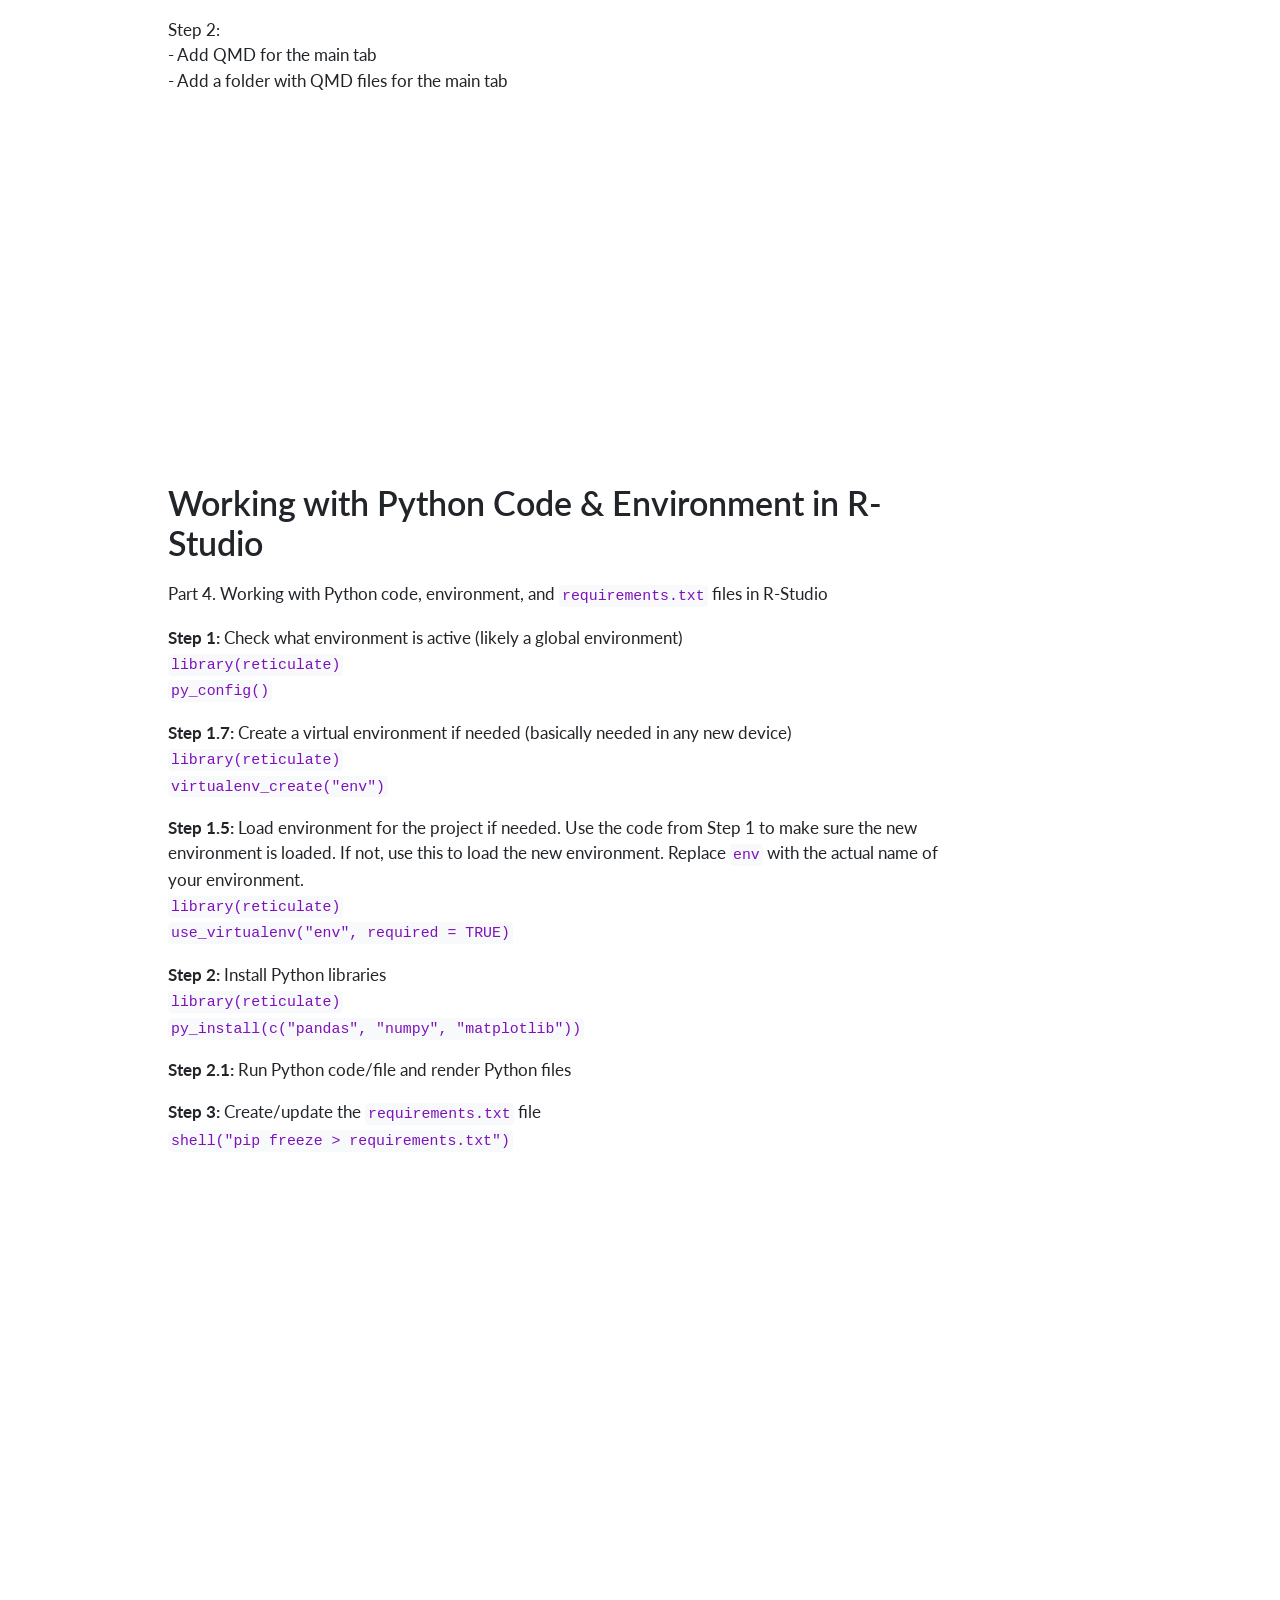
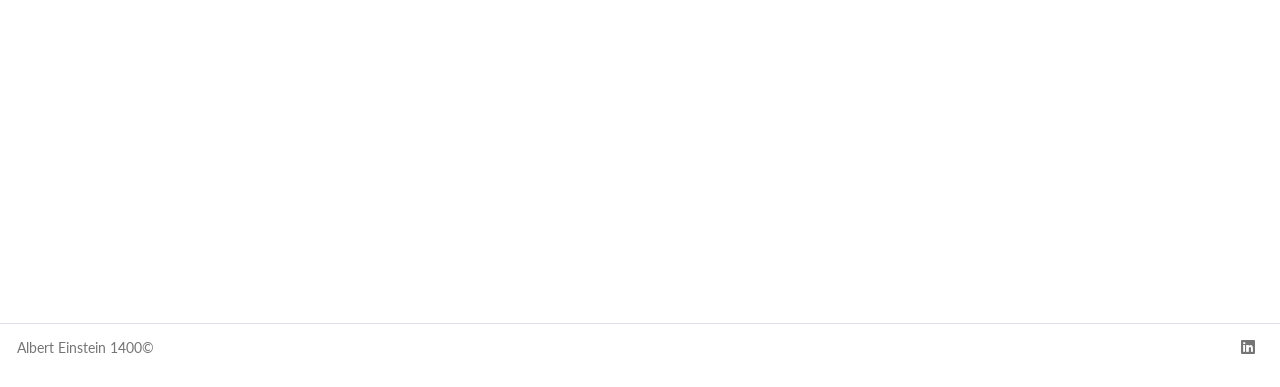
==== commit 1220aa2a: "update" ====
--- a/docs/index.html
+++ b/docs/index.html
@@ -102,10 +102,6 @@
   <li class="nav-item">
     <a class="nav-link" href="./projects.html"> 
 <span class="menu-text">Projects</span></a>
-  </li>  
-  <li class="nav-item">
-    <a class="nav-link" href="./python.html"> 
-<span class="menu-text">Python</span></a>
   </li>  
 </ul>
           </div> <!-- /navcollapse -->
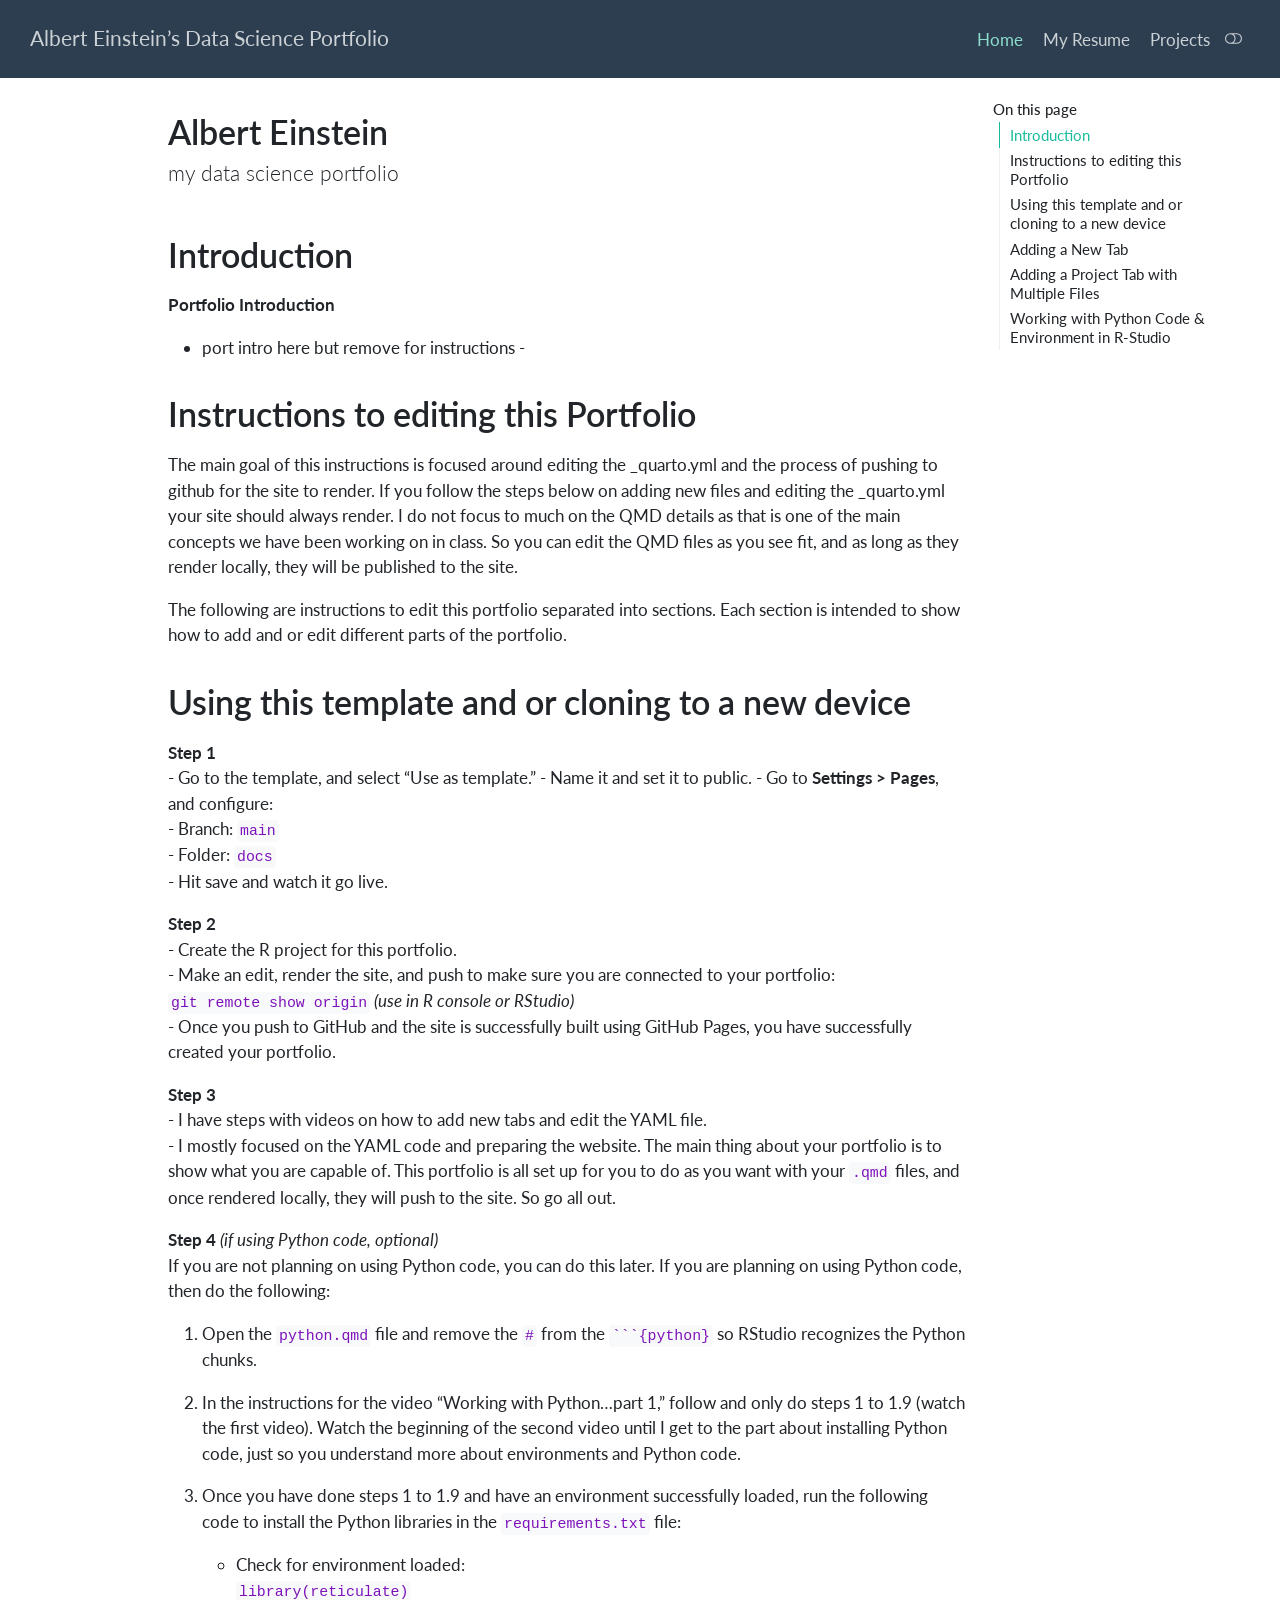
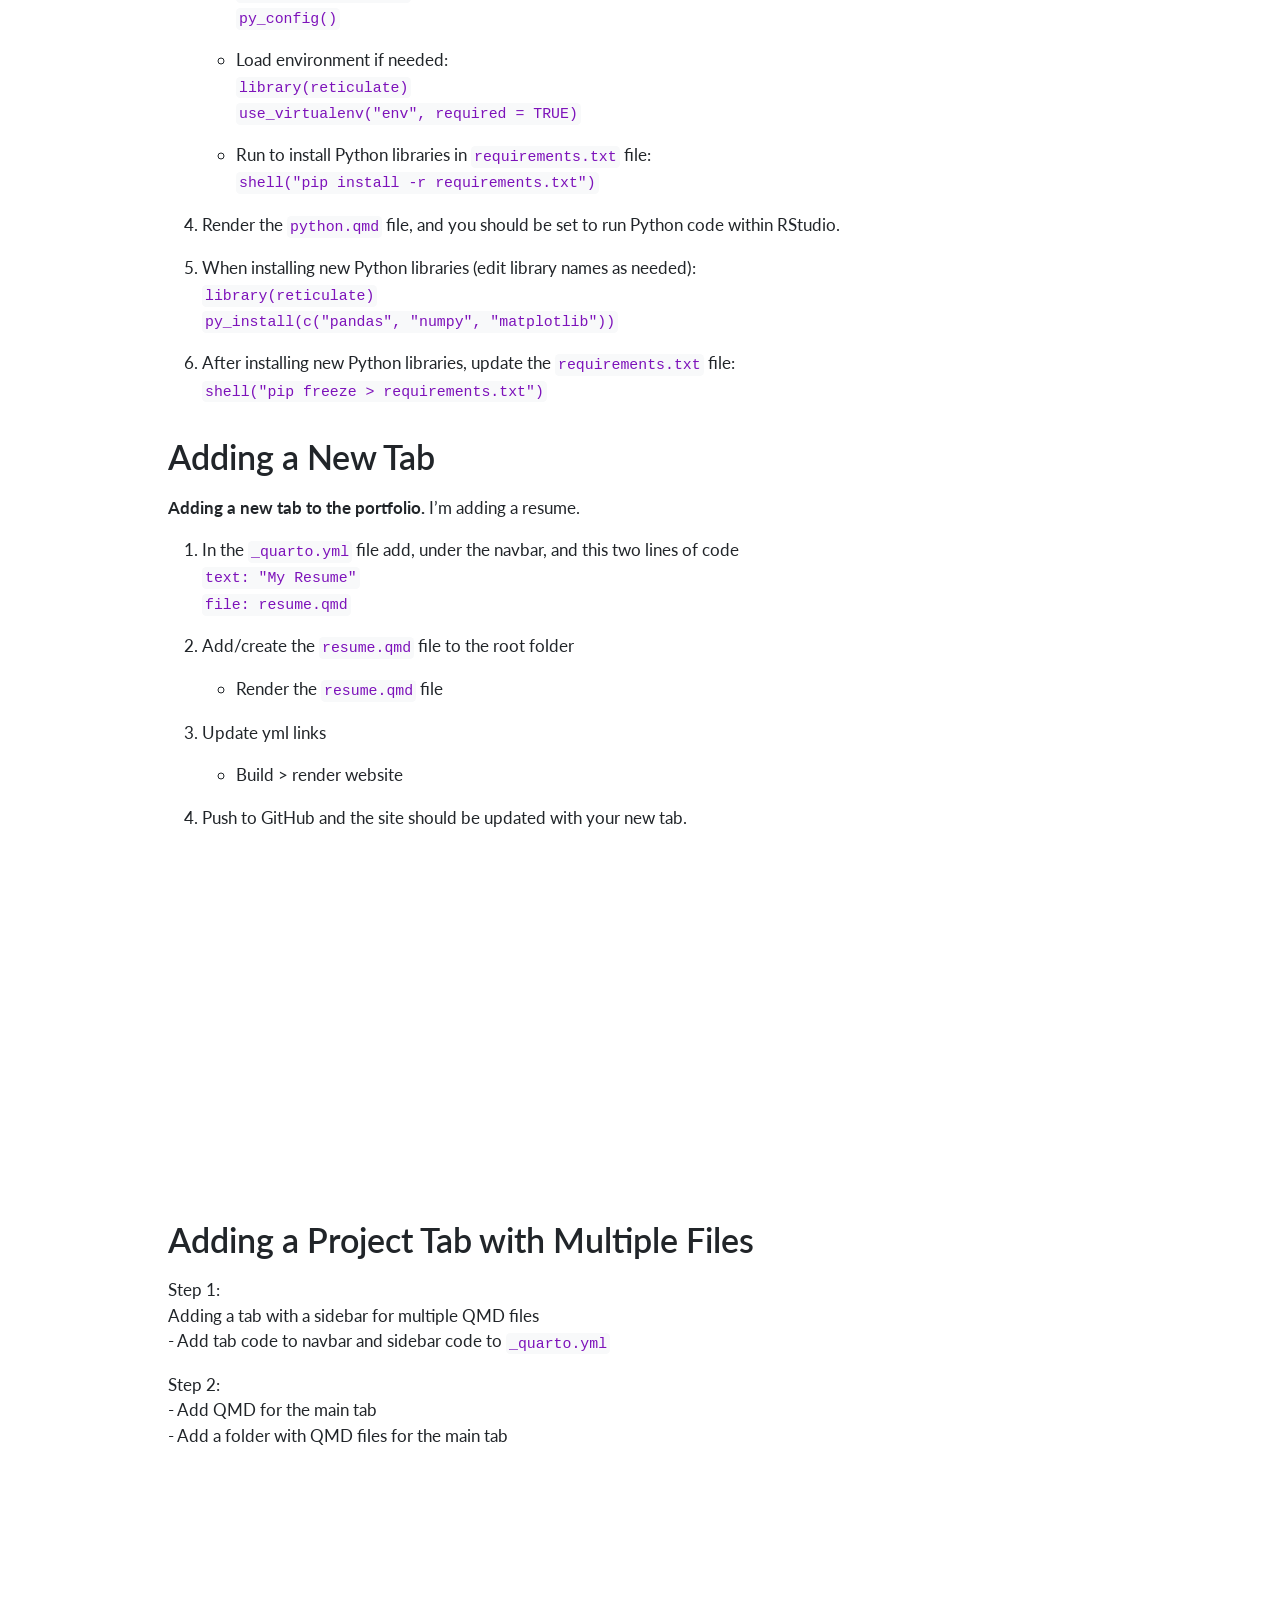
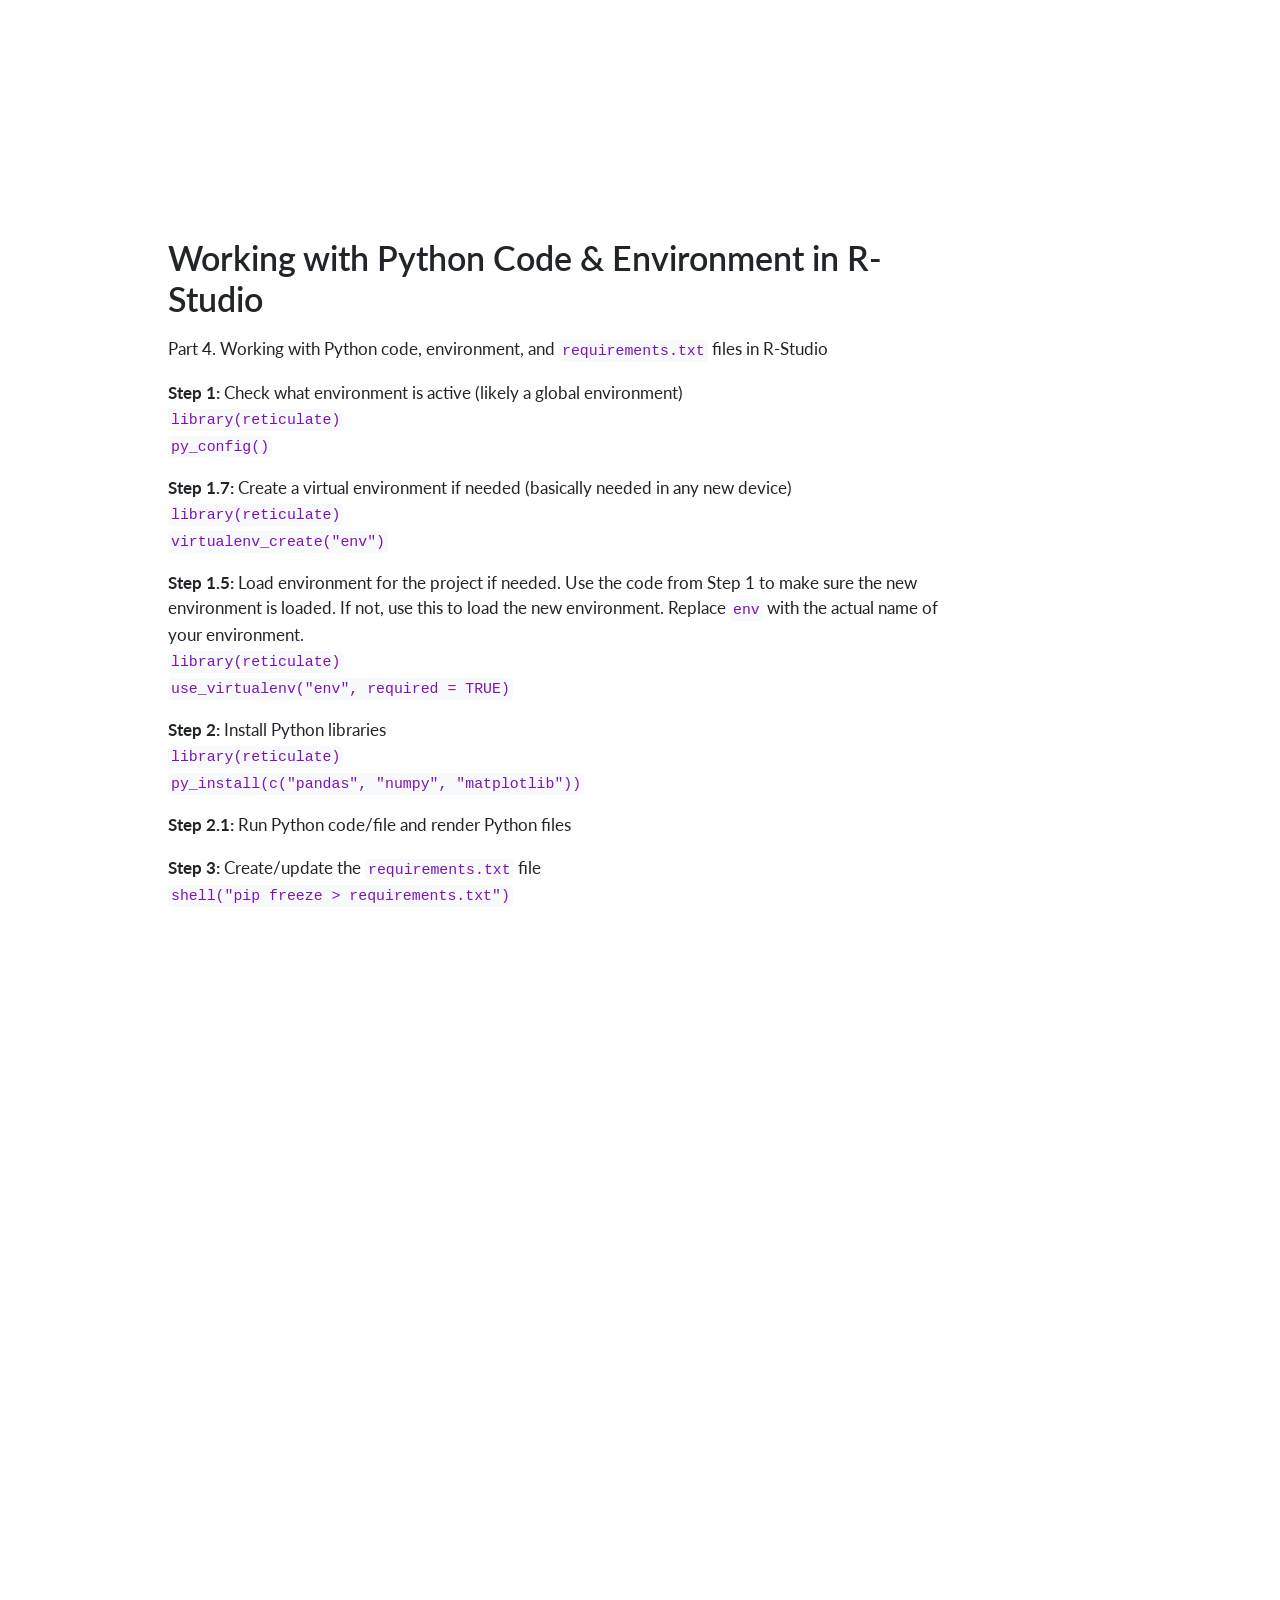
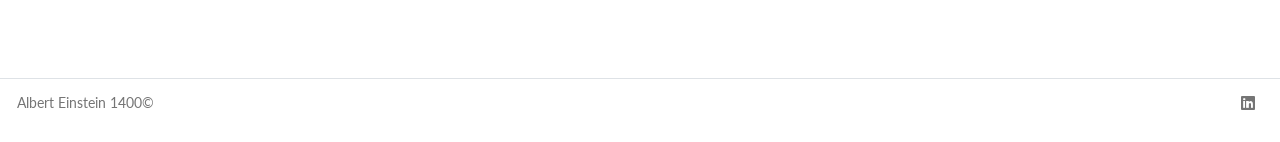
==== commit b94cf9f3: "update" ====
--- a/docs/index.html
+++ b/docs/index.html
@@ -122,6 +122,7 @@
   <ul>
   <li><a href="#introduction" id="toc-introduction" class="nav-link active" data-scroll-target="#introduction">Introduction</a></li>
   <li><a href="#instructions-to-editing-this-portfolio" id="toc-instructions-to-editing-this-portfolio" class="nav-link" data-scroll-target="#instructions-to-editing-this-portfolio">Instructions to editing this Portfolio</a></li>
+  <li><a href="#using-this-template-and-or-cloning-to-a-new-device" id="toc-using-this-template-and-or-cloning-to-a-new-device" class="nav-link" data-scroll-target="#using-this-template-and-or-cloning-to-a-new-device">Using this template and or cloning to a new device</a></li>
   <li><a href="#adding-a-new-tab" id="toc-adding-a-new-tab" class="nav-link" data-scroll-target="#adding-a-new-tab">Adding a New Tab</a></li>
   <li><a href="#adding-a-project-tab-with-multiple-files" id="toc-adding-a-project-tab-with-multiple-files" class="nav-link" data-scroll-target="#adding-a-project-tab-with-multiple-files">Adding a Project Tab with Multiple Files</a></li>
   <li><a href="#working-with-python-code-environment-in-r-studio" id="toc-working-with-python-code-environment-in-r-studio" class="nav-link" data-scroll-target="#working-with-python-code-environment-in-r-studio">Working with Python Code &amp; Environment in R-Studio</a></li>
@@ -162,6 +163,47 @@
 <h1>Instructions to editing this Portfolio</h1>
 <p>The main goal of this instructions is focused around editing the _quarto.yml and the process of pushing to github for the site to render. If you follow the steps below on adding new files and editing the _quarto.yml your site should always render. I do not focus to much on the QMD details as that is one of the main concepts we have been working on in class. So you can edit the QMD files as you see fit, and as long as they render locally, they will be published to the site.</p>
 <p>The following are instructions to edit this portfolio separated into sections. Each section is intended to show how to add and or edit different parts of the portfolio.</p>
+</section>
+<section id="using-this-template-and-or-cloning-to-a-new-device" class="level1">
+<h1>Using this template and or cloning to a new device</h1>
+<p><strong>Step 1</strong><br>
+- Go to the template, and select “Use as template.” - Name it and set it to public. - Go to <strong>Settings &gt; Pages</strong>, and configure:<br>
+- Branch: <code>main</code><br>
+- Folder: <code>docs</code><br>
+- Hit save and watch it go live.</p>
+<p><strong>Step 2</strong><br>
+- Create the R project for this portfolio.<br>
+- Make an edit, render the site, and push to make sure you are connected to your portfolio:<br>
+<code>git remote show origin</code> <em>(use in R console or RStudio)</em><br>
+- Once you push to GitHub and the site is successfully built using GitHub Pages, you have successfully created your portfolio.</p>
+<p><strong>Step 3</strong><br>
+- I have steps with videos on how to add new tabs and edit the YAML file.<br>
+- I mostly focused on the YAML code and preparing the website. The main thing about your portfolio is to show what you are capable of. This portfolio is all set up for you to do as you want with your <code>.qmd</code> files, and once rendered locally, they will push to the site. So go all out.</p>
+<p><strong>Step 4</strong> <em>(if using Python code, optional)</em><br>
+If you are not planning on using Python code, you can do this later. If you are planning on using Python code, then do the following:</p>
+<ol type="1">
+<li><p>Open the <code>python.qmd</code> file and remove the <code>#</code> from the <code>```{python}</code> so RStudio recognizes the Python chunks.<br>
+</p></li>
+<li><p>In the instructions for the video “Working with Python…part 1,” follow and only do steps 1 to 1.9 (watch the first video). Watch the beginning of the second video until I get to the part about installing Python code, just so you understand more about environments and Python code.<br>
+</p></li>
+<li><p>Once you have done steps 1 to 1.9 and have an environment successfully loaded, run the following code to install the Python libraries in the <code>requirements.txt</code> file:</p>
+<ul>
+<li><p>Check for environment loaded:<br>
+<code>library(reticulate)</code><br>
+<code>py_config()</code></p></li>
+<li><p>Load environment if needed:<br>
+<code>library(reticulate)</code><br>
+<code>use_virtualenv("env", required = TRUE)</code></p></li>
+<li><p>Run to install Python libraries in <code>requirements.txt</code> file:<br>
+<code>shell("pip install -r requirements.txt")</code></p></li>
+</ul></li>
+<li><p>Render the <code>python.qmd</code> file, and you should be set to run Python code within RStudio.</p></li>
+<li><p>When installing new Python libraries (edit library names as needed):<br>
+<code>library(reticulate)</code><br>
+<code>py_install(c("pandas", "numpy", "matplotlib"))</code></p></li>
+<li><p>After installing new Python libraries, update the <code>requirements.txt</code> file:<br>
+<code>shell("pip freeze &gt; requirements.txt")</code></p></li>
+</ol>
 </section>
 <section id="adding-a-new-tab" class="level1">
 <h1>Adding a New Tab</h1>
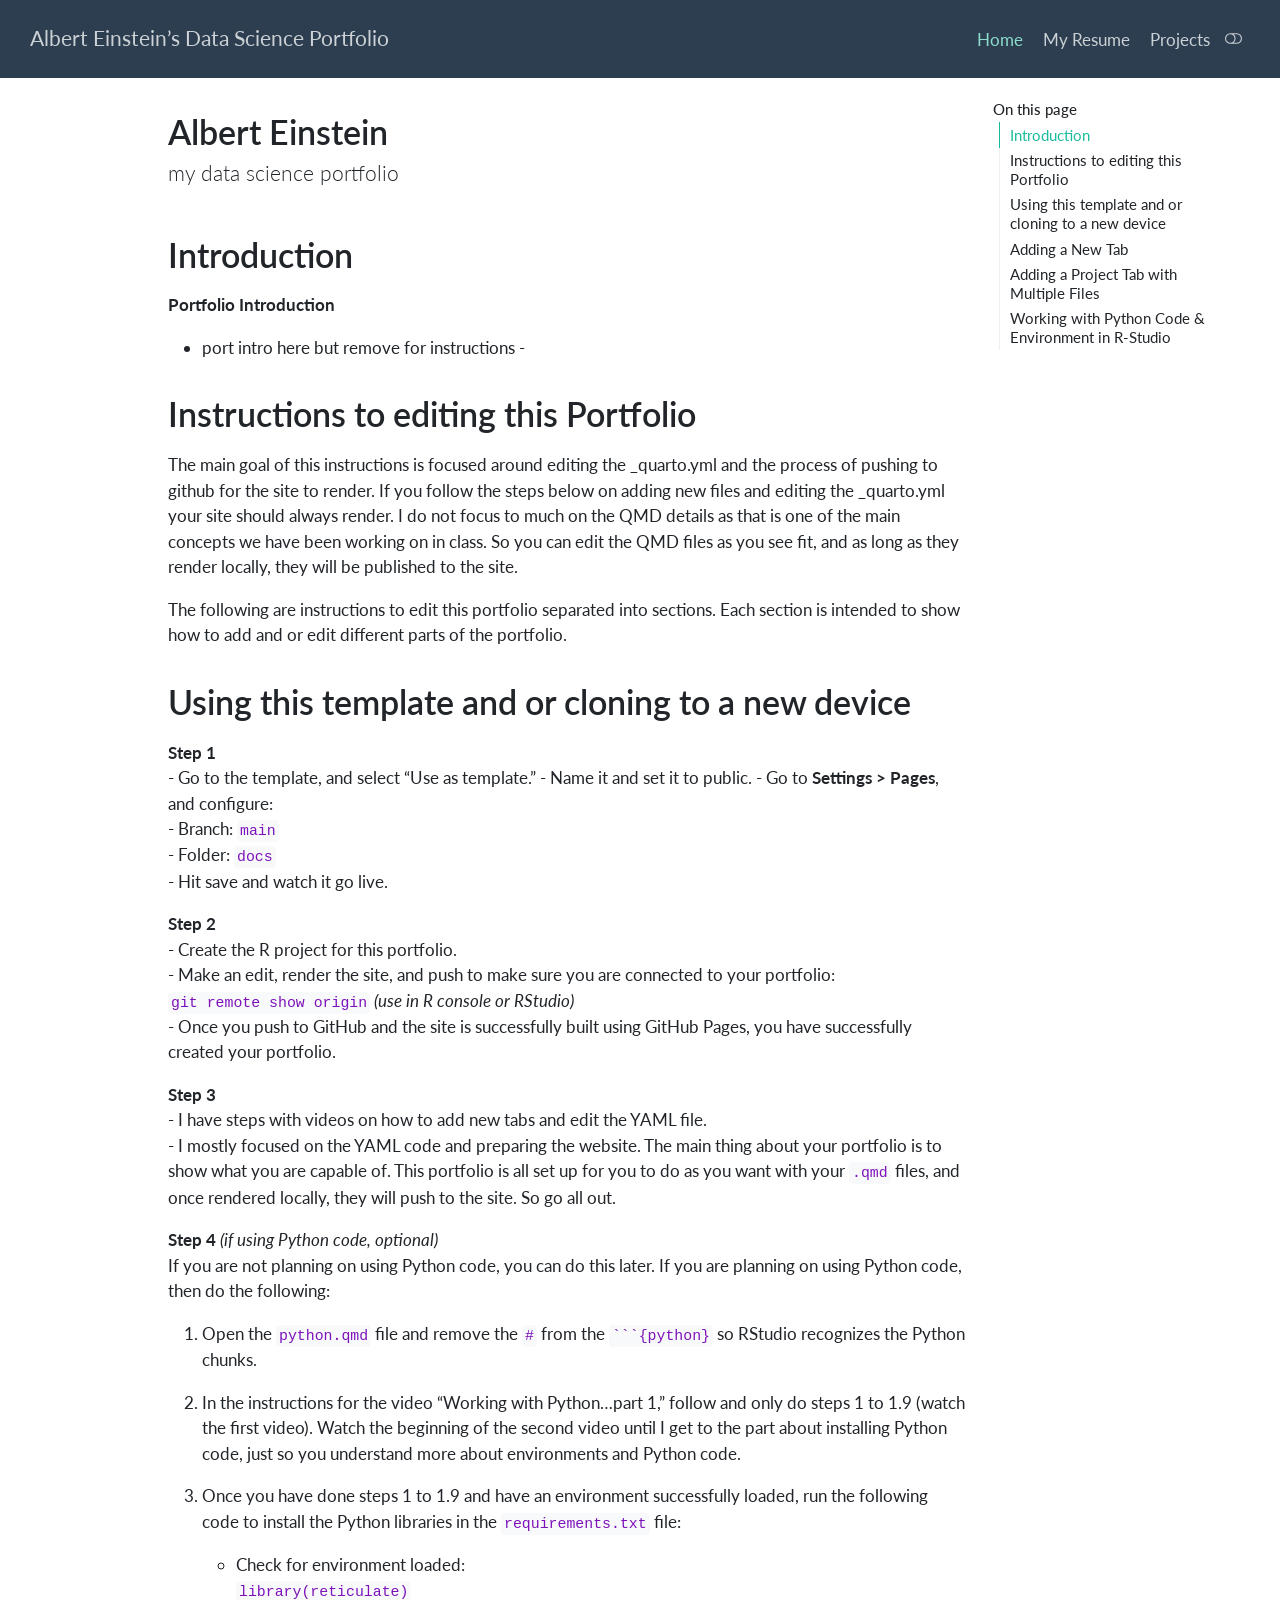
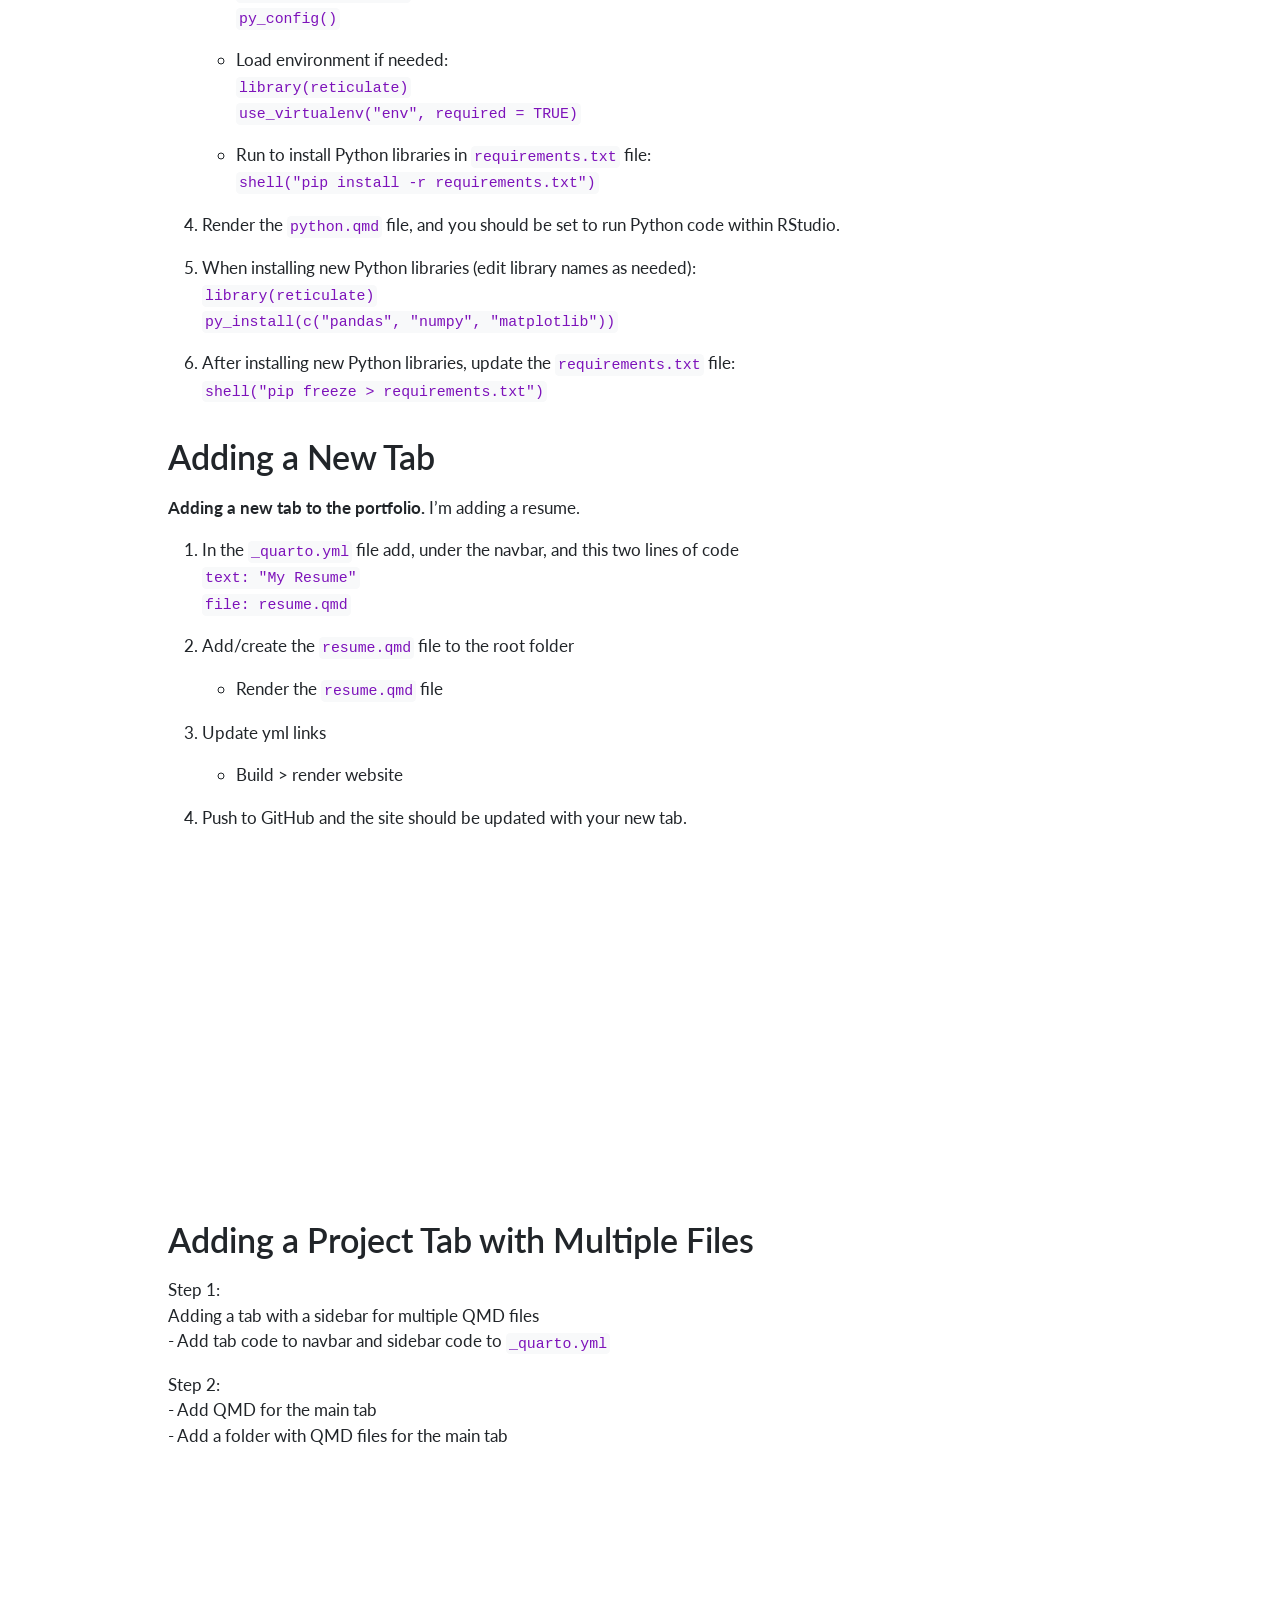
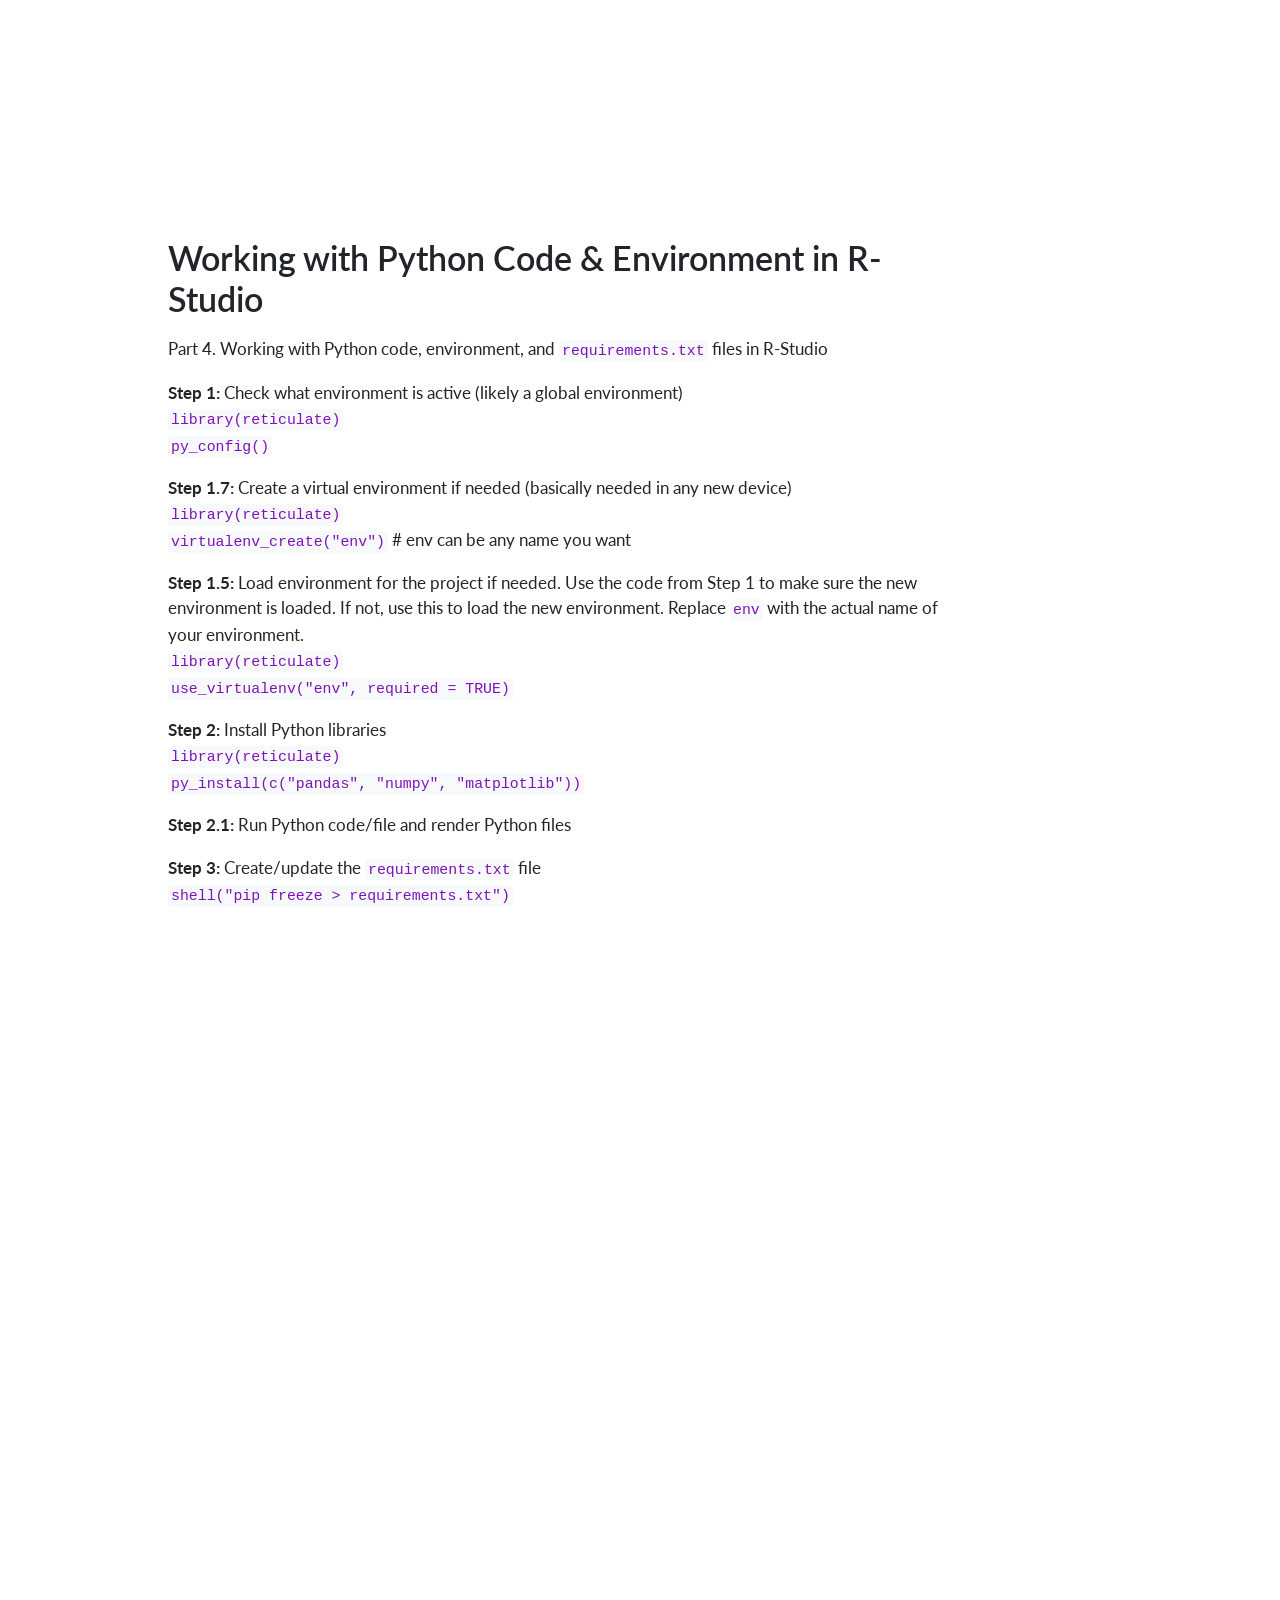
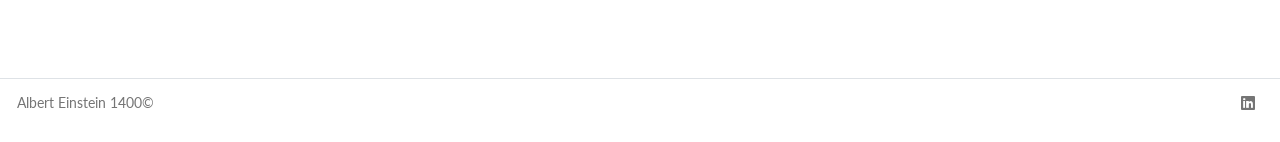
==== commit 29909dad: "update" ====
--- a/docs/index.html
+++ b/docs/index.html
@@ -244,7 +244,7 @@
 <code>py_config()</code></p>
 <p><strong>Step 1.7:</strong> Create a virtual environment if needed (basically needed in any new device)<br>
 <code>library(reticulate)</code><br>
-<code>virtualenv_create("env")</code></p>
+<code>virtualenv_create("env")</code> # env can be any name you want</p>
 <p><strong>Step 1.5:</strong> Load environment for the project if needed. Use the code from Step 1 to make sure the new environment is loaded. If not, use this to load the new environment. Replace <code>env</code> with the actual name of your environment.<br>
 <code>library(reticulate)</code><br>
 <code>use_virtualenv("env", required = TRUE)</code></p>
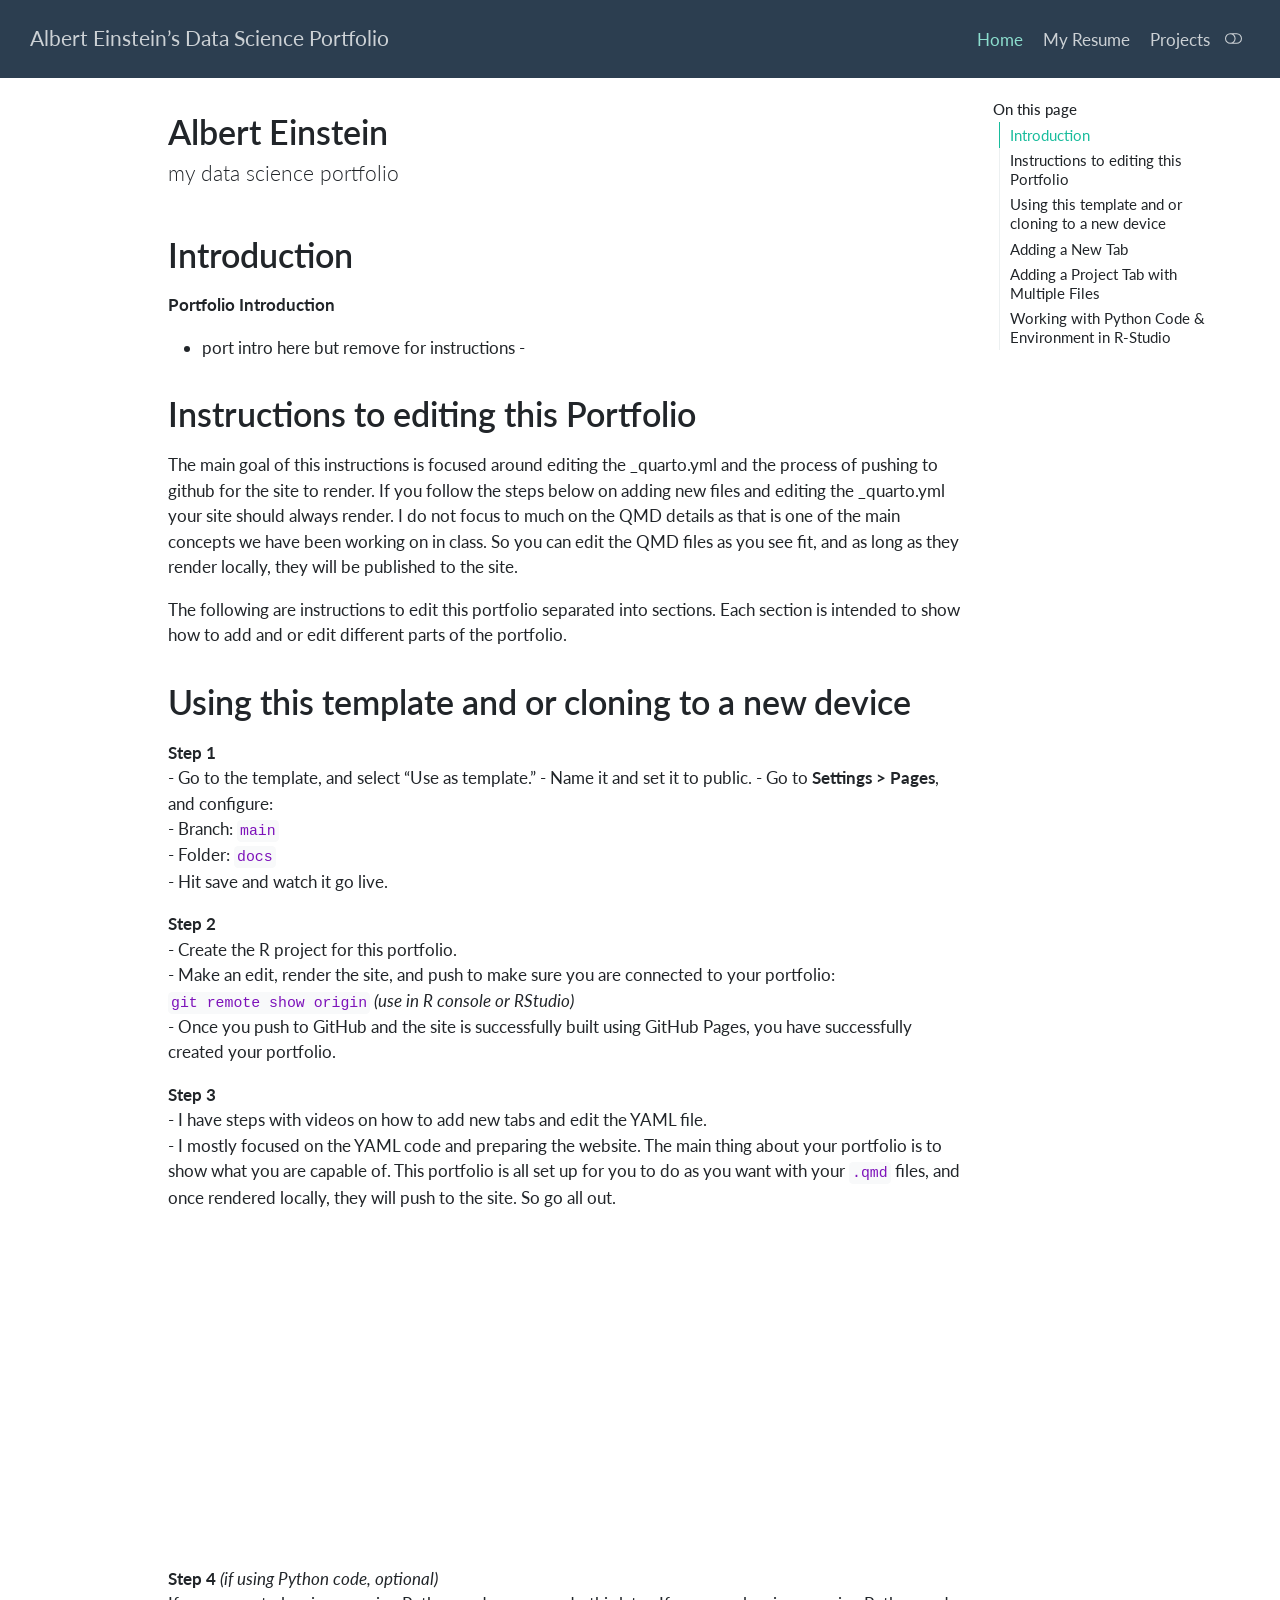
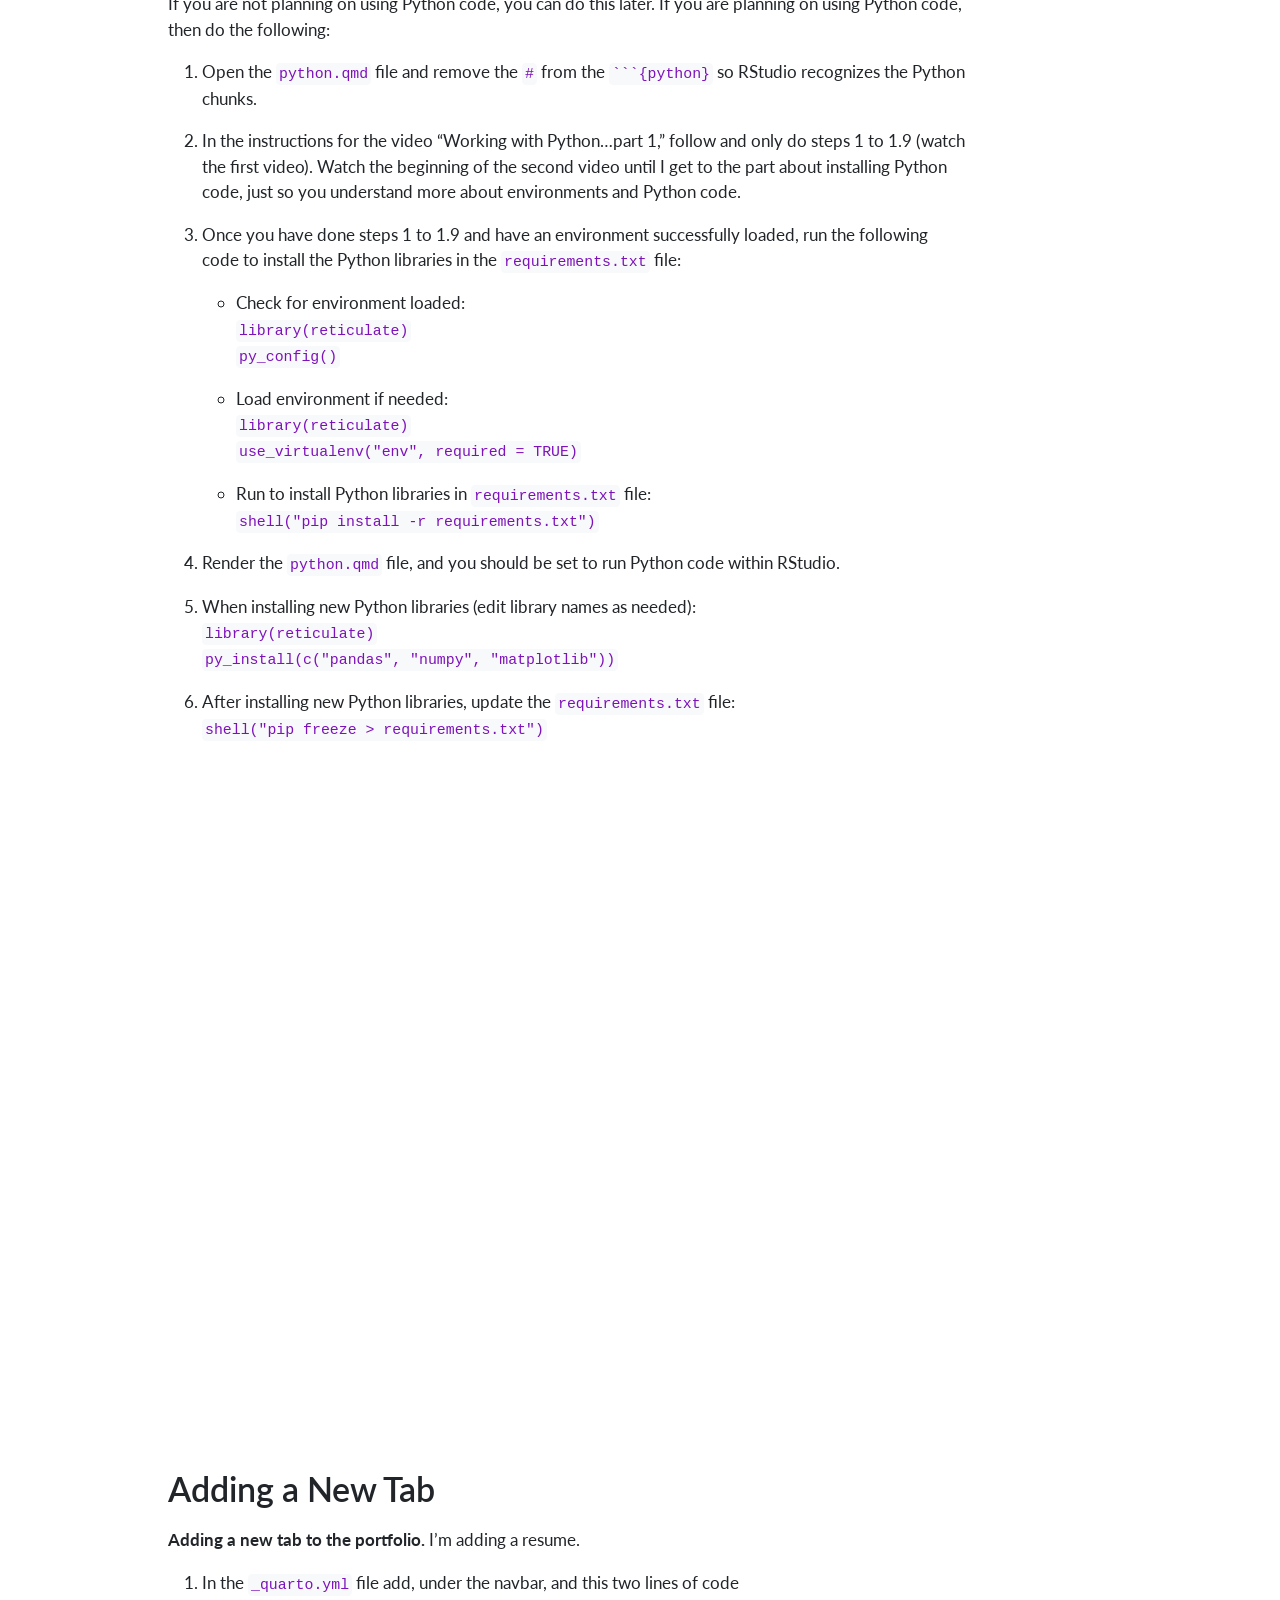
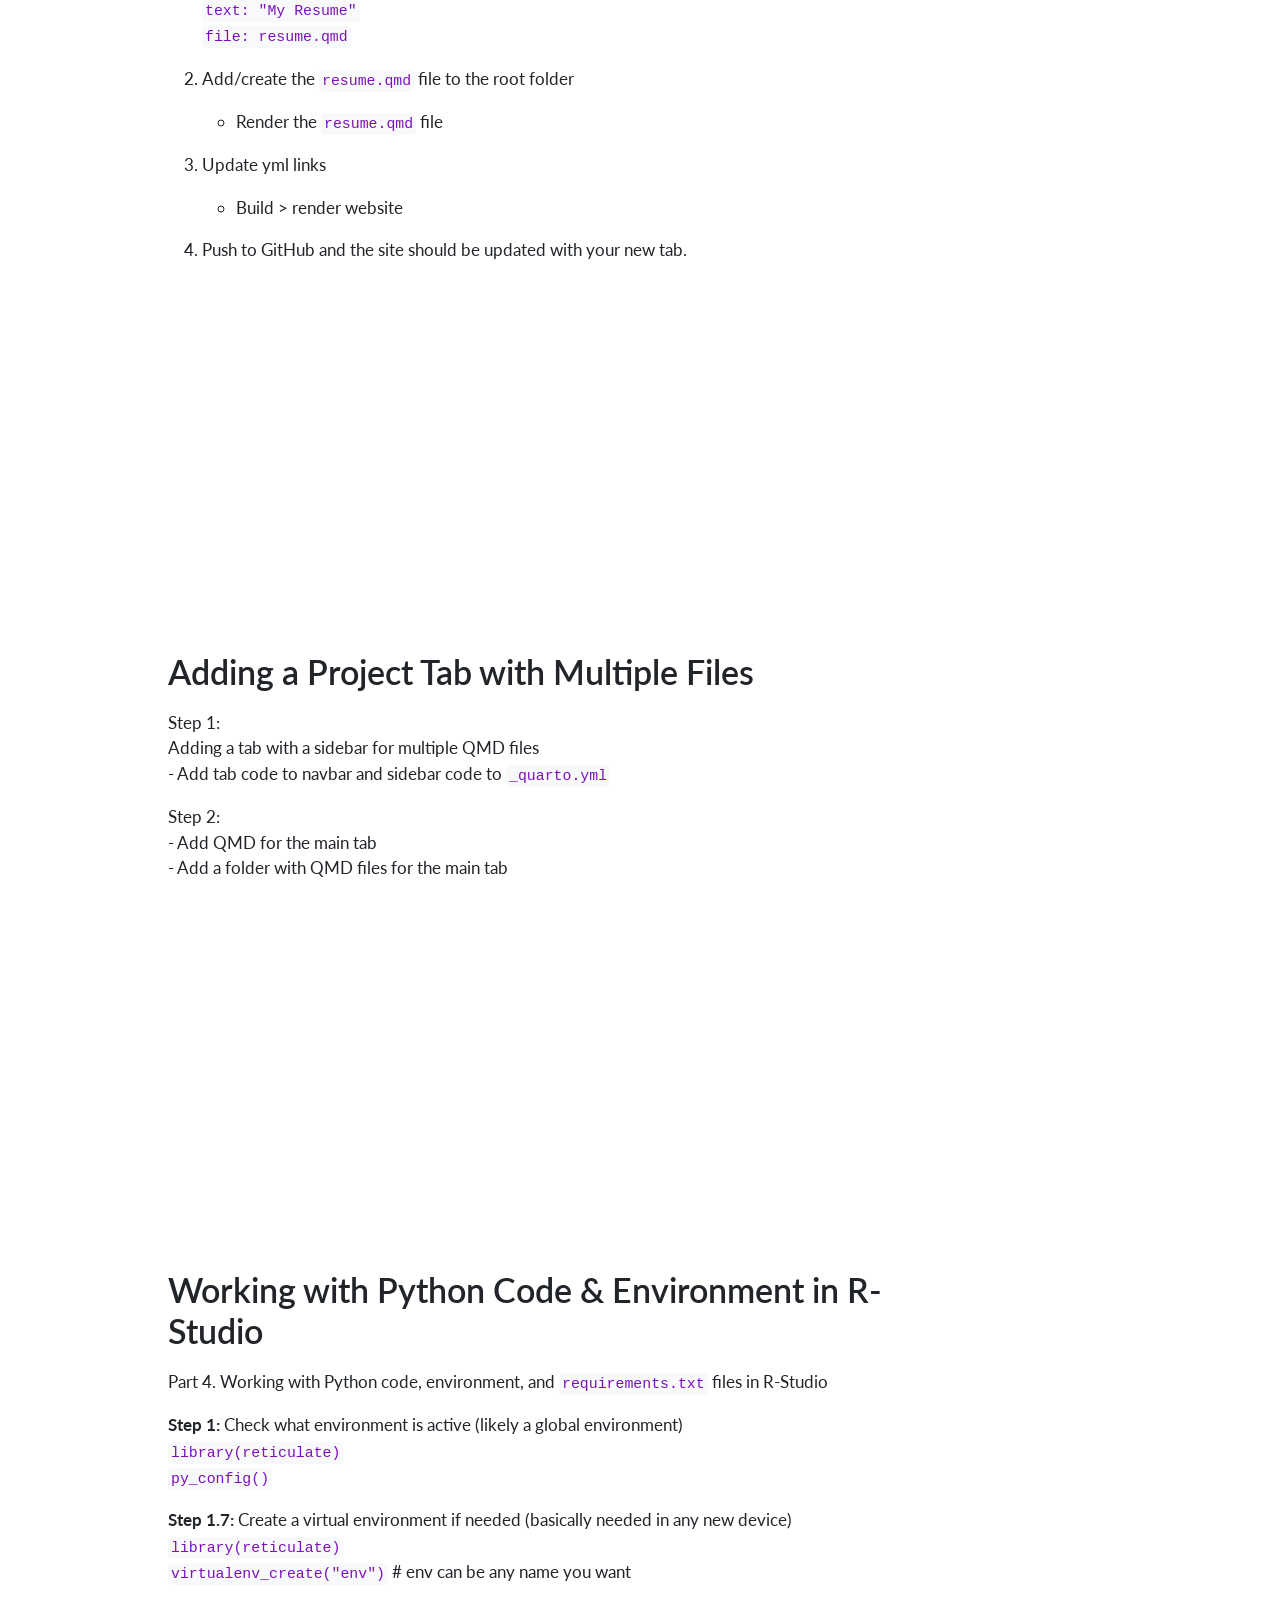
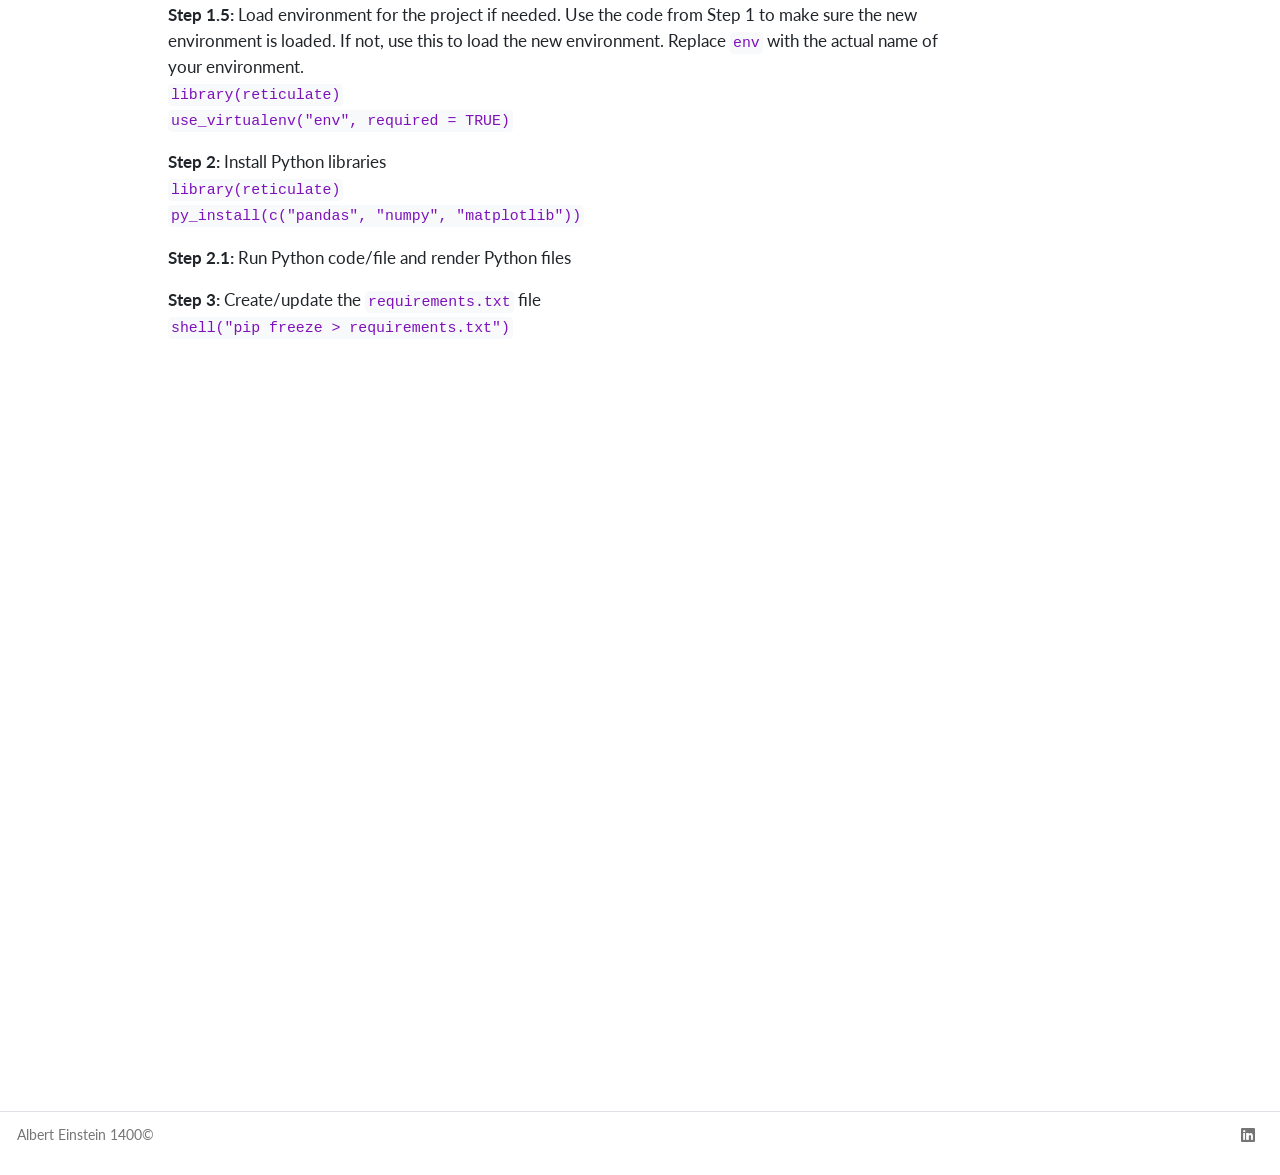
==== commit 30709f61: "update" ====
--- a/docs/index.html
+++ b/docs/index.html
@@ -158,6 +158,7 @@
 <ul>
 <li>port intro here but remove for instructions -</li>
 </ul>
+<!-- delete this info as this index file will serve as the home page for your portfolio -->
 </section>
 <section id="instructions-to-editing-this-portfolio" class="level1">
 <h1>Instructions to editing this Portfolio</h1>
@@ -179,6 +180,8 @@
 <p><strong>Step 3</strong><br>
 - I have steps with videos on how to add new tabs and edit the YAML file.<br>
 - I mostly focused on the YAML code and preparing the website. The main thing about your portfolio is to show what you are capable of. This portfolio is all set up for you to do as you want with your <code>.qmd</code> files, and once rendered locally, they will push to the site. So go all out.</p>
+<iframe width="560" height="315" src="https://www.youtube.com/embed/o4PJpgCnzT4" title="YouTube video player" frameborder="0" allow="accelerometer; autoplay; clipboard-write; encrypted-media; gyroscope; picture-in-picture; web-share" allowfullscreen="">
+</iframe>
 <p><strong>Step 4</strong> <em>(if using Python code, optional)</em><br>
 If you are not planning on using Python code, you can do this later. If you are planning on using Python code, then do the following:</p>
 <ol type="1">
@@ -204,6 +207,10 @@
 <li><p>After installing new Python libraries, update the <code>requirements.txt</code> file:<br>
 <code>shell("pip freeze &gt; requirements.txt")</code></p></li>
 </ol>
+<iframe width="560" height="315" src="https://www.youtube.com/embed/Q2hNXMCIJlM" title="YouTube video player" frameborder="0" allow="accelerometer; autoplay; clipboard-write; encrypted-media; gyroscope; picture-in-picture; web-share" allowfullscreen="">
+</iframe>
+<iframe width="560" height="315" src="https://www.youtube.com/embed/4uiqgaS5KyM" title="YouTube video player" frameborder="0" allow="accelerometer; autoplay; clipboard-write; encrypted-media; gyroscope; picture-in-picture; web-share" allowfullscreen="">
+</iframe>
 </section>
 <section id="adding-a-new-tab" class="level1">
 <h1>Adding a New Tab</h1>
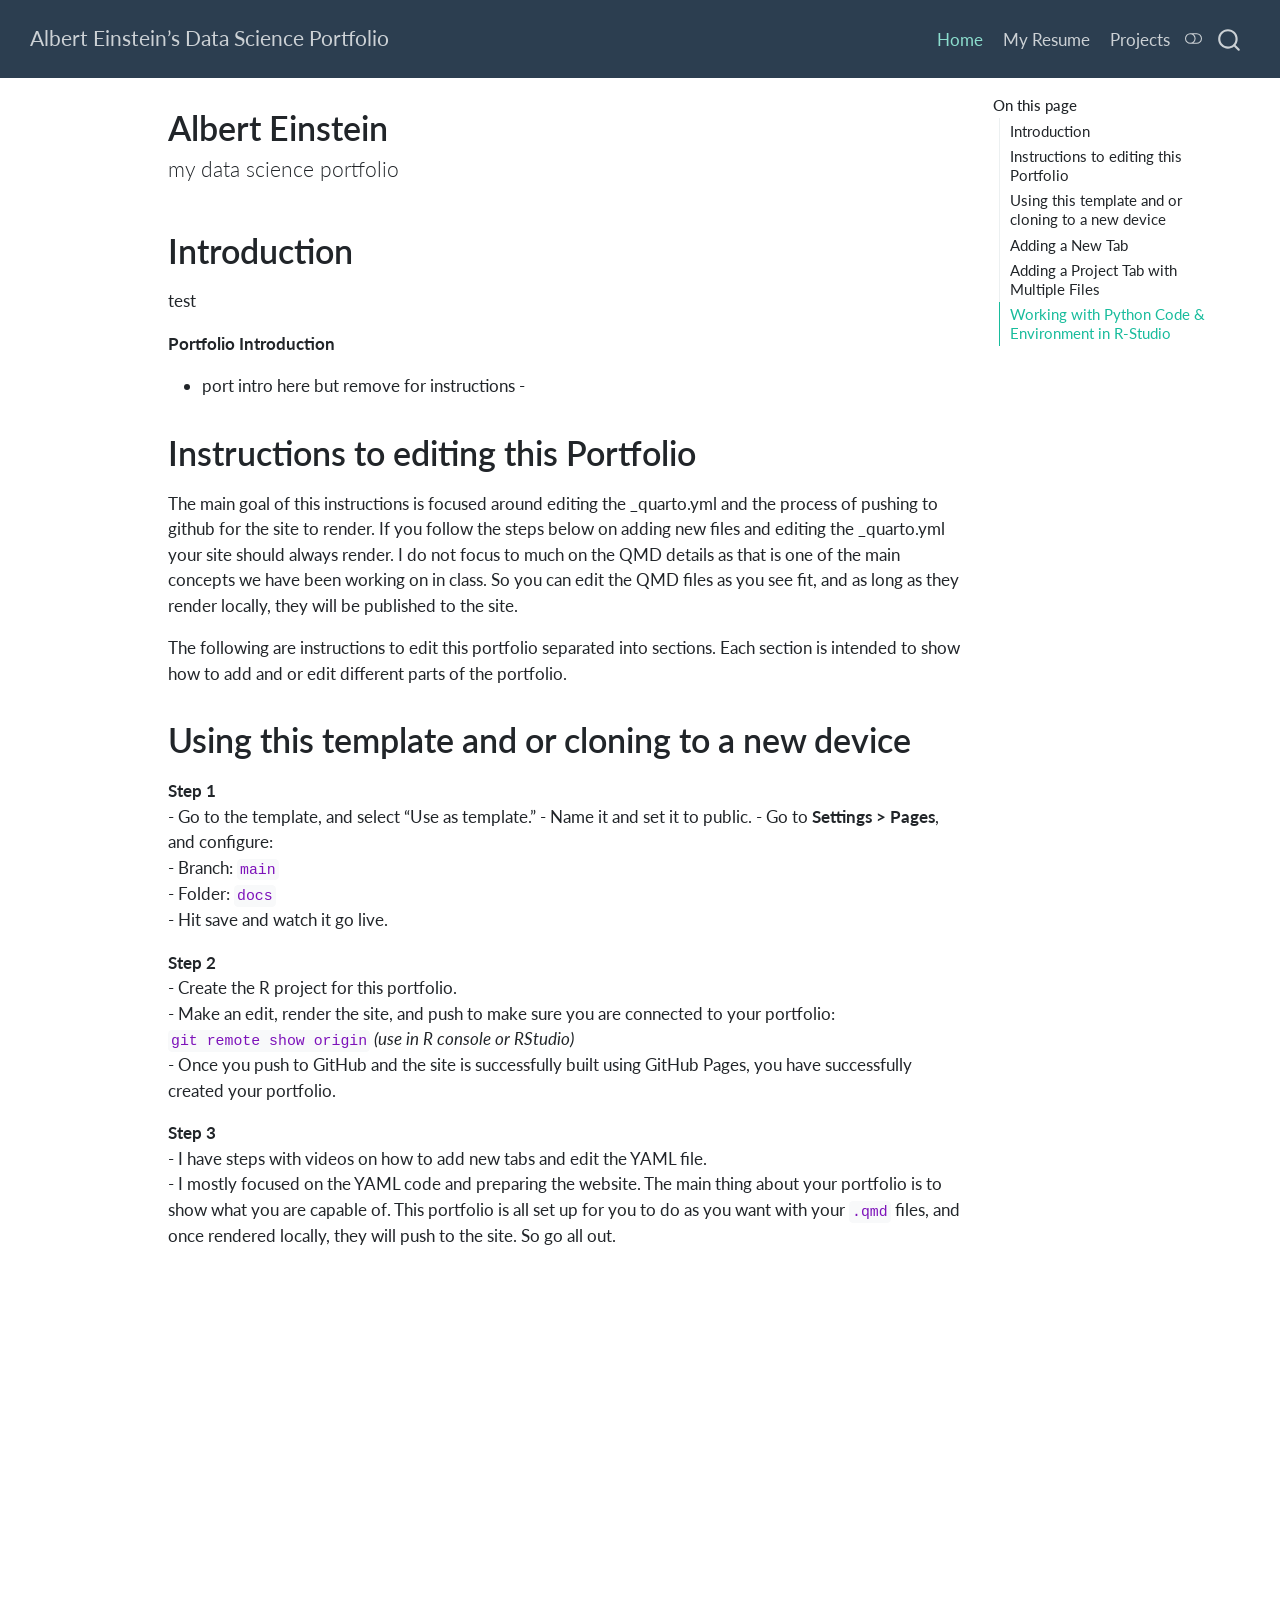
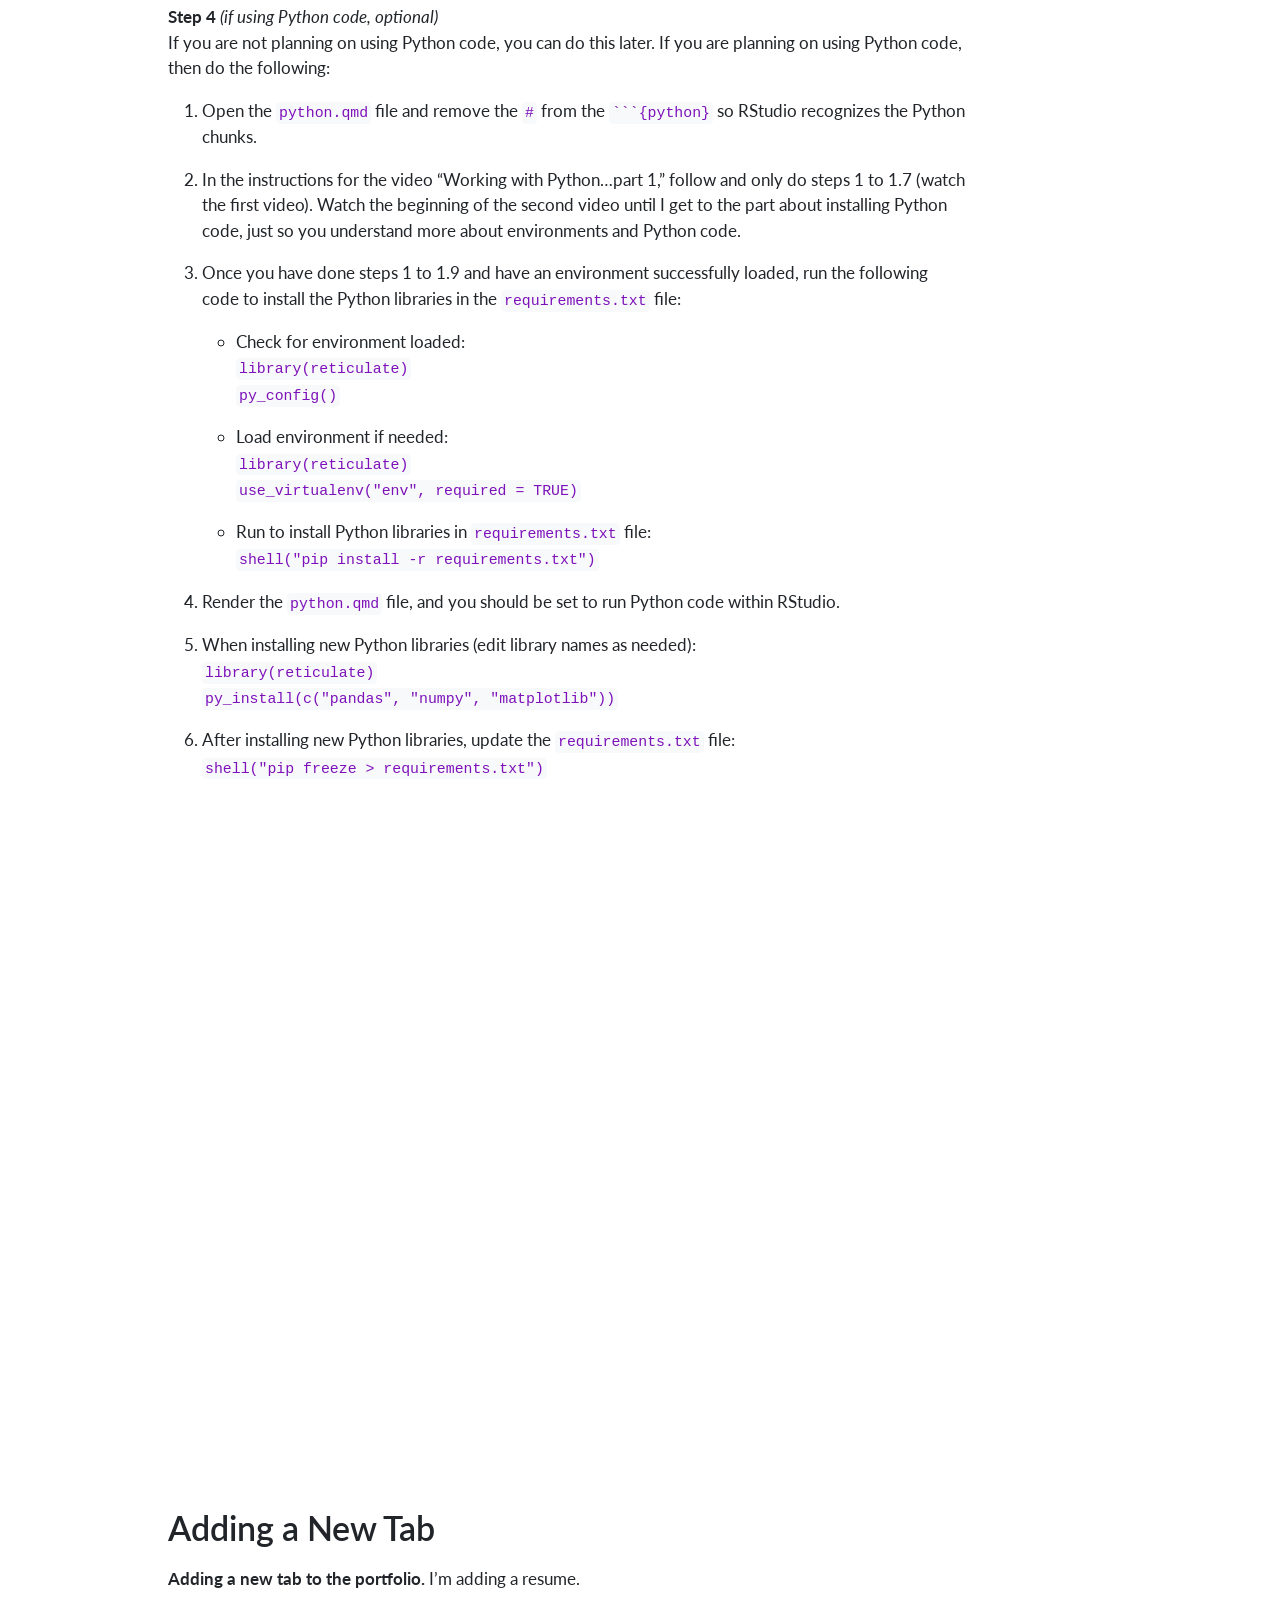
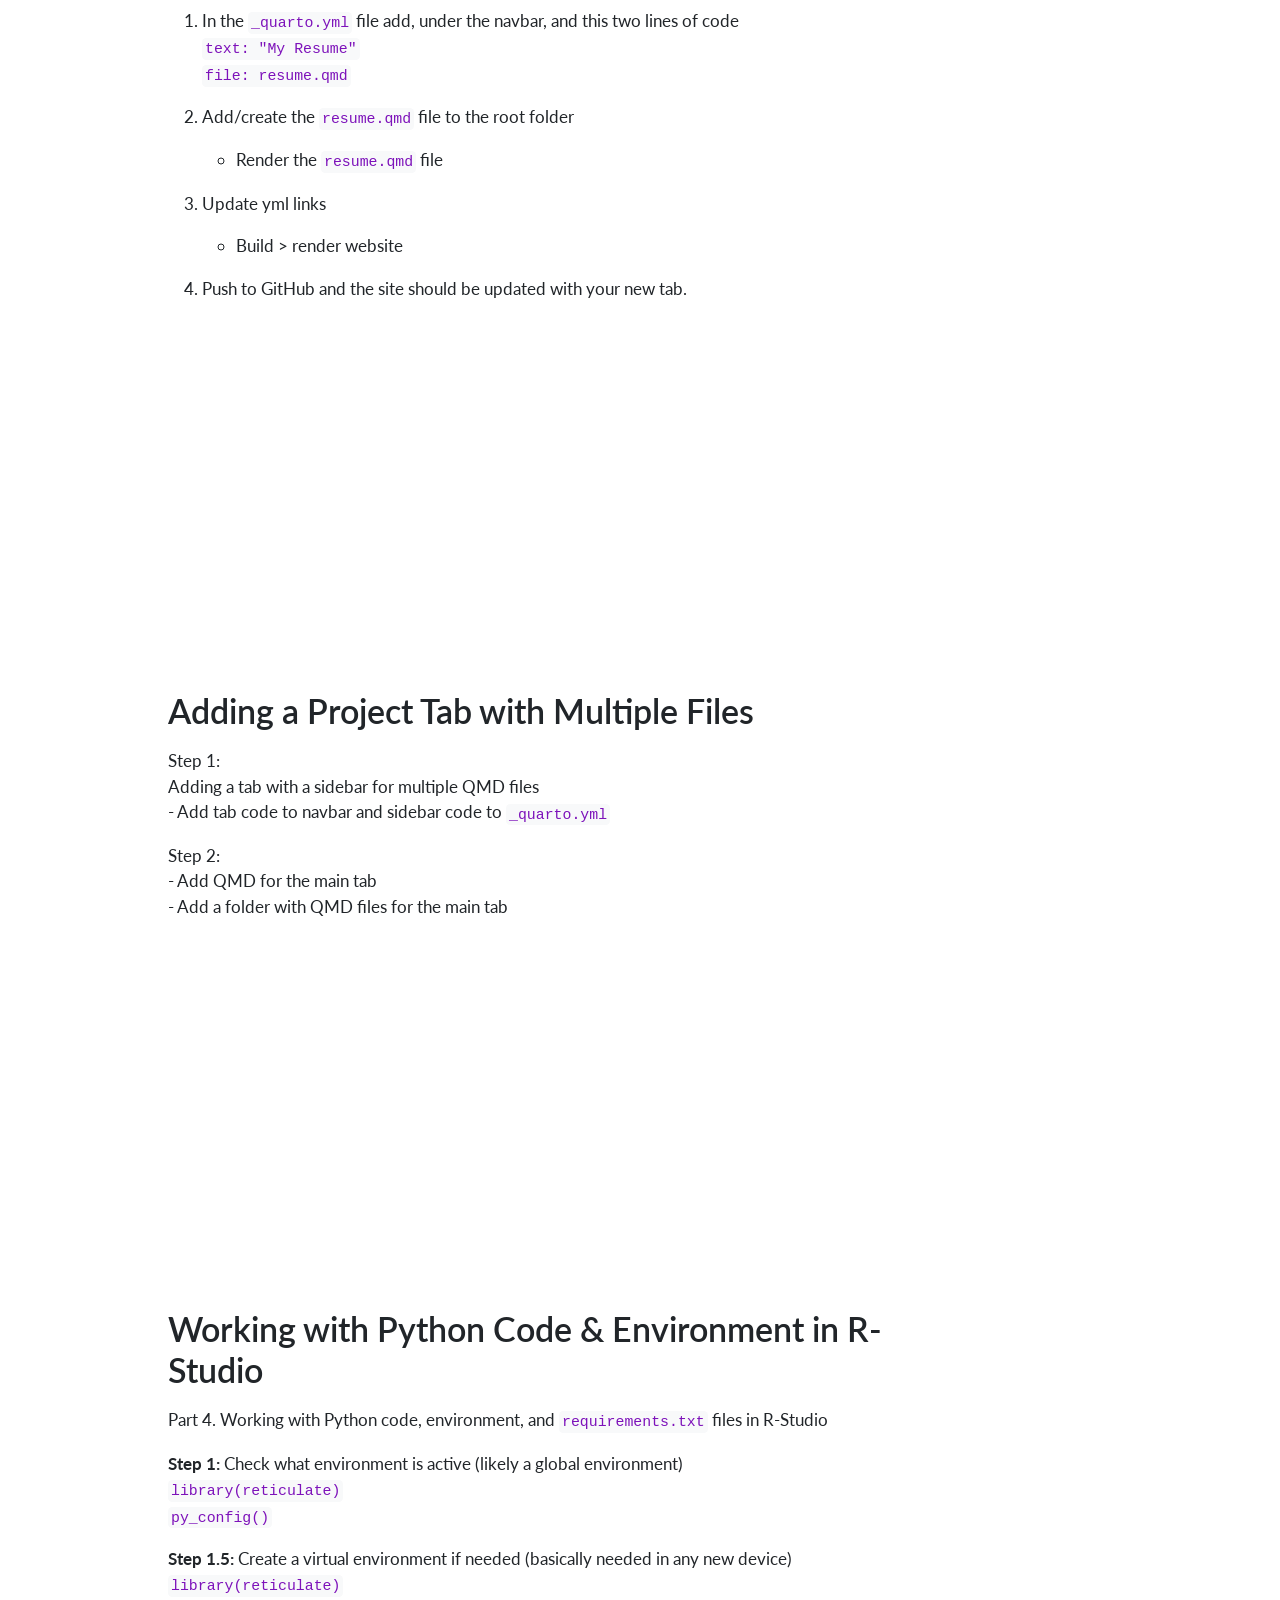
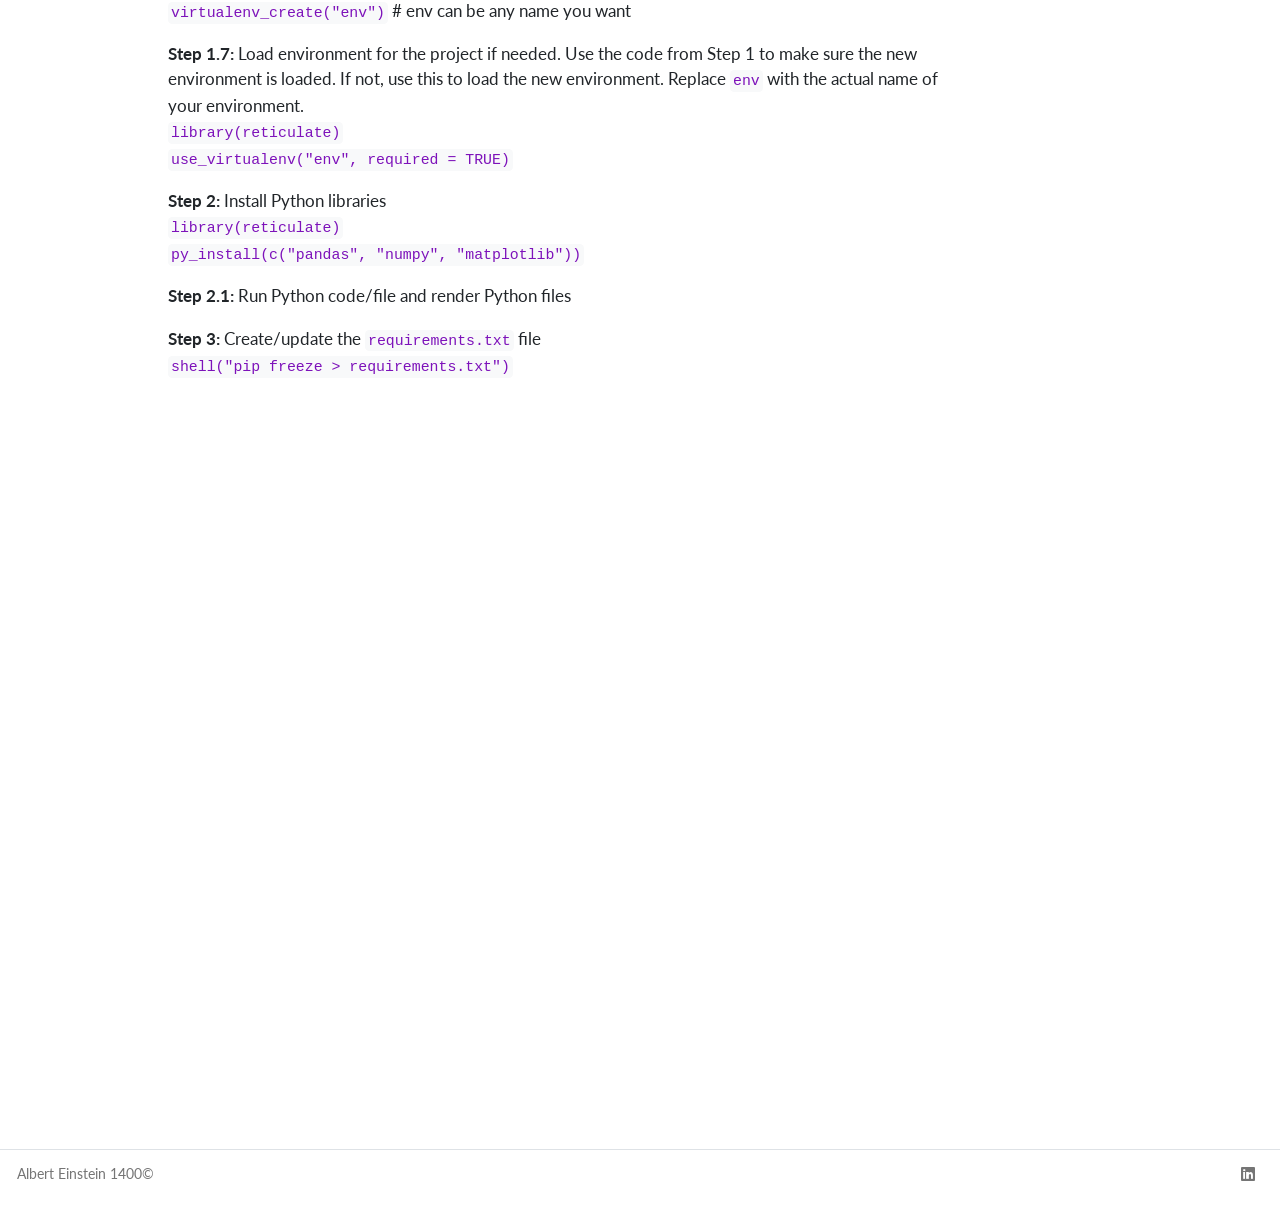
==== commit 24477ada: "#30 this is testing the freeze: auto option #30" ====
--- a/docs/index.html
+++ b/docs/index.html
@@ -2,12 +2,12 @@
 <html xmlns="http://www.w3.org/1999/xhtml" lang="en" xml:lang="en"><head>
 
 <meta charset="utf-8">
-<meta name="generator" content="quarto-1.4.542">
+<meta name="generator" content="quarto-1.6.39">
 
 <meta name="viewport" content="width=device-width, initial-scale=1.0, user-scalable=yes">
 
 
-<title>Albert Einstein’s Data Science Portfolio - Albert Einstein</title>
+<title>Albert Einstein – Albert Einstein’s Data Science Portfolio</title>
 <style>
 code{white-space: pre-wrap;}
 span.smallcaps{font-variant: small-caps;}
@@ -36,12 +36,12 @@
 <script src="site_libs/quarto-html/tippy.umd.min.js"></script>
 <script src="site_libs/quarto-html/anchor.min.js"></script>
 <link href="site_libs/quarto-html/tippy.css" rel="stylesheet">
-<link href="site_libs/quarto-html/quarto-syntax-highlighting.css" rel="stylesheet" class="quarto-color-scheme" id="quarto-text-highlighting-styles">
-<link href="site_libs/quarto-html/quarto-syntax-highlighting-dark.css" rel="prefetch" class="quarto-color-scheme quarto-color-alternate" id="quarto-text-highlighting-styles">
+<link href="site_libs/quarto-html/quarto-syntax-highlighting-e26003cea8cd680ca0c55a263523d882.css" rel="stylesheet" class="quarto-color-scheme" id="quarto-text-highlighting-styles">
+<link href="site_libs/quarto-html/quarto-syntax-highlighting-dark-d166b450ba5a8e9f7a0ab969bf6592c1.css" rel="prefetch" class="quarto-color-scheme quarto-color-alternate" id="quarto-text-highlighting-styles">
 <script src="site_libs/bootstrap/bootstrap.min.js"></script>
 <link href="site_libs/bootstrap/bootstrap-icons.css" rel="stylesheet">
-<link href="site_libs/bootstrap/bootstrap.min.css" rel="stylesheet" class="quarto-color-scheme" id="quarto-bootstrap" data-mode="light">
-<link href="site_libs/bootstrap/bootstrap-dark.min.css" rel="prefetch" class="quarto-color-scheme quarto-color-alternate" id="quarto-bootstrap" data-mode="dark">
+<link href="site_libs/bootstrap/bootstrap-081d88d0d1b41bfd964ff18d5647c903.min.css" rel="stylesheet" append-hash="true" class="quarto-color-scheme" id="quarto-bootstrap" data-mode="light">
+<link href="site_libs/bootstrap/bootstrap-dark-ed552497b652e94a043a49bcb61edf8f.min.css" rel="prefetch" append-hash="true" class="quarto-color-scheme quarto-color-alternate" id="quarto-bootstrap" data-mode="dark">
 <script id="quarto-search-options" type="application/json">{
   "location": "navbar",
   "copy-button": false,
@@ -86,7 +86,7 @@
     </a>
   </div>
             <div id="quarto-search" class="" title="Search"></div>
-          <button class="navbar-toggler" type="button" data-bs-toggle="collapse" data-bs-target="#navbarCollapse" aria-controls="navbarCollapse" aria-expanded="false" aria-label="Toggle navigation" onclick="if (window.quartoToggleHeadroom) { window.quartoToggleHeadroom(); }">
+          <button class="navbar-toggler" type="button" data-bs-toggle="collapse" data-bs-target="#navbarCollapse" aria-controls="navbarCollapse" role="menu" aria-expanded="false" aria-label="Toggle navigation" onclick="if (window.quartoToggleHeadroom) { window.quartoToggleHeadroom(); }">
   <span class="navbar-toggler-icon"></span>
 </button>
           <div class="collapse navbar-collapse" id="navbarCollapse">
@@ -105,7 +105,7 @@
   </li>  
 </ul>
           </div> <!-- /navcollapse -->
-          <div class="quarto-navbar-tools">
+            <div class="quarto-navbar-tools">
   <a href="" class="quarto-color-scheme-toggle quarto-navigation-tool  px-1" onclick="window.quartoToggleColorScheme(); return false;" title="Toggle dark mode"><i class="bi"></i></a>
 </div>
       </div> <!-- /container-fluid -->
@@ -154,6 +154,7 @@
 
 <section id="introduction" class="level1">
 <h1>Introduction</h1>
+<p>test</p>
 <p><strong>Portfolio Introduction</strong></p>
 <ul>
 <li>port intro here but remove for instructions -</li>
@@ -187,7 +188,7 @@
 <ol type="1">
 <li><p>Open the <code>python.qmd</code> file and remove the <code>#</code> from the <code>```{python}</code> so RStudio recognizes the Python chunks.<br>
 </p></li>
-<li><p>In the instructions for the video “Working with Python…part 1,” follow and only do steps 1 to 1.9 (watch the first video). Watch the beginning of the second video until I get to the part about installing Python code, just so you understand more about environments and Python code.<br>
+<li><p>In the instructions for the video “Working with Python…part 1,” follow and only do steps 1 to 1.7 (watch the first video). Watch the beginning of the second video until I get to the part about installing Python code, just so you understand more about environments and Python code.<br>
 </p></li>
 <li><p>Once you have done steps 1 to 1.9 and have an environment successfully loaded, run the following code to install the Python libraries in the <code>requirements.txt</code> file:</p>
 <ul>
@@ -249,10 +250,10 @@
 <p><strong>Step 1:</strong> Check what environment is active (likely a global environment)<br>
 <code>library(reticulate)</code><br>
 <code>py_config()</code></p>
-<p><strong>Step 1.7:</strong> Create a virtual environment if needed (basically needed in any new device)<br>
+<p><strong>Step 1.5:</strong> Create a virtual environment if needed (basically needed in any new device)<br>
 <code>library(reticulate)</code><br>
 <code>virtualenv_create("env")</code> # env can be any name you want</p>
-<p><strong>Step 1.5:</strong> Load environment for the project if needed. Use the code from Step 1 to make sure the new environment is loaded. If not, use this to load the new environment. Replace <code>env</code> with the actual name of your environment.<br>
+<p><strong>Step 1.7:</strong> Load environment for the project if needed. Use the code from Step 1 to make sure the new environment is loaded. If not, use this to load the new environment. Replace <code>env</code> with the actual name of your environment.<br>
 <code>library(reticulate)</code><br>
 <code>use_virtualenv("env", required = TRUE)</code></p>
 <p><strong>Step 2:</strong> Install Python libraries<br>
@@ -449,18 +450,7 @@
     }
     return false;
   }
-  const clipboard = new window.ClipboardJS('.code-copy-button', {
-    text: function(trigger) {
-      const codeEl = trigger.previousElementSibling.cloneNode(true);
-      for (const childEl of codeEl.children) {
-        if (isCodeAnnotation(childEl)) {
-          childEl.remove();
-        }
-      }
-      return codeEl.innerText;
-    }
-  });
-  clipboard.on('success', function(e) {
+  const onCopySuccess = function(e) {
     // button target
     const button = e.trigger;
     // don't keep focus
@@ -492,7 +482,45 @@
     }, 1000);
     // clear code selection
     e.clearSelection();
+  }
+  const getTextToCopy = function(trigger) {
+      const codeEl = trigger.previousElementSibling.cloneNode(true);
+      for (const childEl of codeEl.children) {
+        if (isCodeAnnotation(childEl)) {
+          childEl.remove();
+        }
+      }
+      return codeEl.innerText;
+  }
+  const clipboard = new window.ClipboardJS('.code-copy-button:not([data-in-quarto-modal])', {
+    text: getTextToCopy
   });
+  clipboard.on('success', onCopySuccess);
+  if (window.document.getElementById('quarto-embedded-source-code-modal')) {
+    const clipboardModal = new window.ClipboardJS('.code-copy-button[data-in-quarto-modal]', {
+      text: getTextToCopy,
+      container: window.document.getElementById('quarto-embedded-source-code-modal')
+    });
+    clipboardModal.on('success', onCopySuccess);
+  }
+    var localhostRegex = new RegExp(/^(?:http|https):\/\/localhost\:?[0-9]*\//);
+    var mailtoRegex = new RegExp(/^mailto:/);
+      var filterRegex = new RegExp('/' + window.location.host + '/');
+    var isInternal = (href) => {
+        return filterRegex.test(href) || localhostRegex.test(href) || mailtoRegex.test(href);
+    }
+    // Inspect non-navigation links and adorn them if external
+ 	var links = window.document.querySelectorAll('a[href]:not(.nav-link):not(.navbar-brand):not(.toc-action):not(.sidebar-link):not(.sidebar-item-toggle):not(.pagination-link):not(.no-external):not([aria-hidden]):not(.dropdown-item):not(.quarto-navigation-tool):not(.about-link)');
+    for (var i=0; i<links.length; i++) {
+      const link = links[i];
+      if (!isInternal(link.href)) {
+        // undo the damage that might have been done by quarto-nav.js in the case of
+        // links that we want to consider external
+        if (link.dataset.originalHref !== undefined) {
+          link.href = link.dataset.originalHref;
+        }
+      }
+    }
   function tippyHover(el, contentFn, onTriggerFn, onUntriggerFn) {
     const config = {
       allowHTML: true,
@@ -527,7 +555,11 @@
       try { href = new URL(href).hash; } catch {}
       const id = href.replace(/^#\/?/, "");
       const note = window.document.getElementById(id);
-      return note.innerHTML;
+      if (note) {
+        return note.innerHTML;
+      } else {
+        return "";
+      }
     });
   }
   const xrefs = window.document.querySelectorAll('a.quarto-xref');
@@ -575,7 +607,11 @@
       if (window.Quarto?.typesetMath) {
         window.Quarto.typesetMath(note);
       }
-      return note.innerHTML;
+      if (note.classList.contains("callout")) {
+        return note.outerHTML;
+      } else {
+        return note.innerHTML;
+      }
     }
   }
   for (var i=0; i<xrefs.length; i++) {
--- a/docs/site_libs/quarto-html/quarto-syntax-highlighting-e26003cea8cd680ca0c55a263523d882.css
+++ b/docs/site_libs/quarto-html/quarto-syntax-highlighting-e26003cea8cd680ca0c55a263523d882.css
@@ -0,0 +1,205 @@
+/* quarto syntax highlight colors */
+:root {
+  --quarto-hl-ot-color: #003B4F;
+  --quarto-hl-at-color: #657422;
+  --quarto-hl-ss-color: #20794D;
+  --quarto-hl-an-color: #5E5E5E;
+  --quarto-hl-fu-color: #4758AB;
+  --quarto-hl-st-color: #20794D;
+  --quarto-hl-cf-color: #003B4F;
+  --quarto-hl-op-color: #5E5E5E;
+  --quarto-hl-er-color: #AD0000;
+  --quarto-hl-bn-color: #AD0000;
+  --quarto-hl-al-color: #AD0000;
+  --quarto-hl-va-color: #111111;
+  --quarto-hl-bu-color: inherit;
+  --quarto-hl-ex-color: inherit;
+  --quarto-hl-pp-color: #AD0000;
+  --quarto-hl-in-color: #5E5E5E;
+  --quarto-hl-vs-color: #20794D;
+  --quarto-hl-wa-color: #5E5E5E;
+  --quarto-hl-do-color: #5E5E5E;
+  --quarto-hl-im-color: #00769E;
+  --quarto-hl-ch-color: #20794D;
+  --quarto-hl-dt-color: #AD0000;
+  --quarto-hl-fl-color: #AD0000;
+  --quarto-hl-co-color: #5E5E5E;
+  --quarto-hl-cv-color: #5E5E5E;
+  --quarto-hl-cn-color: #8f5902;
+  --quarto-hl-sc-color: #5E5E5E;
+  --quarto-hl-dv-color: #AD0000;
+  --quarto-hl-kw-color: #003B4F;
+}
+
+/* other quarto variables */
+:root {
+  --quarto-font-monospace: SFMono-Regular, Menlo, Monaco, Consolas, "Liberation Mono", "Courier New", monospace;
+}
+
+pre > code.sourceCode > span {
+  color: #003B4F;
+}
+
+code span {
+  color: #003B4F;
+}
+
+code.sourceCode > span {
+  color: #003B4F;
+}
+
+div.sourceCode,
+div.sourceCode pre.sourceCode {
+  color: #003B4F;
+}
+
+code span.ot {
+  color: #003B4F;
+  font-style: inherit;
+}
+
+code span.at {
+  color: #657422;
+  font-style: inherit;
+}
+
+code span.ss {
+  color: #20794D;
+  font-style: inherit;
+}
+
+code span.an {
+  color: #5E5E5E;
+  font-style: inherit;
+}
+
+code span.fu {
+  color: #4758AB;
+  font-style: inherit;
+}
+
+code span.st {
+  color: #20794D;
+  font-style: inherit;
+}
+
+code span.cf {
+  color: #003B4F;
+  font-weight: bold;
+  font-style: inherit;
+}
+
+code span.op {
+  color: #5E5E5E;
+  font-style: inherit;
+}
+
+code span.er {
+  color: #AD0000;
+  font-style: inherit;
+}
+
+code span.bn {
+  color: #AD0000;
+  font-style: inherit;
+}
+
+code span.al {
+  color: #AD0000;
+  font-style: inherit;
+}
+
+code span.va {
+  color: #111111;
+  font-style: inherit;
+}
+
+code span.bu {
+  font-style: inherit;
+}
+
+code span.ex {
+  font-style: inherit;
+}
+
+code span.pp {
+  color: #AD0000;
+  font-style: inherit;
+}
+
+code span.in {
+  color: #5E5E5E;
+  font-style: inherit;
+}
+
+code span.vs {
+  color: #20794D;
+  font-style: inherit;
+}
+
+code span.wa {
+  color: #5E5E5E;
+  font-style: italic;
+}
+
+code span.do {
+  color: #5E5E5E;
+  font-style: italic;
+}
+
+code span.im {
+  color: #00769E;
+  font-style: inherit;
+}
+
+code span.ch {
+  color: #20794D;
+  font-style: inherit;
+}
+
+code span.dt {
+  color: #AD0000;
+  font-style: inherit;
+}
+
+code span.fl {
+  color: #AD0000;
+  font-style: inherit;
+}
+
+code span.co {
+  color: #5E5E5E;
+  font-style: inherit;
+}
+
+code span.cv {
+  color: #5E5E5E;
+  font-style: italic;
+}
+
+code span.cn {
+  color: #8f5902;
+  font-style: inherit;
+}
+
+code span.sc {
+  color: #5E5E5E;
+  font-style: inherit;
+}
+
+code span.dv {
+  color: #AD0000;
+  font-style: inherit;
+}
+
+code span.kw {
+  color: #003B4F;
+  font-weight: bold;
+  font-style: inherit;
+}
+
+.prevent-inlining {
+  content: "</";
+}
+
+/*# sourceMappingURL=e90e9ab646ea9b1aaa61e089606e0f97.css.map */
--- a/docs/site_libs/quarto-html/quarto-syntax-highlighting-dark-d166b450ba5a8e9f7a0ab969bf6592c1.css
+++ b/docs/site_libs/quarto-html/quarto-syntax-highlighting-dark-d166b450ba5a8e9f7a0ab969bf6592c1.css
@@ -0,0 +1,189 @@
+/* quarto syntax highlight colors */
+:root {
+  --quarto-hl-al-color: #f07178;
+  --quarto-hl-an-color: #d4d0ab;
+  --quarto-hl-at-color: #00e0e0;
+  --quarto-hl-bn-color: #d4d0ab;
+  --quarto-hl-bu-color: #abe338;
+  --quarto-hl-ch-color: #abe338;
+  --quarto-hl-co-color: #f8f8f2;
+  --quarto-hl-cv-color: #ffd700;
+  --quarto-hl-cn-color: #ffd700;
+  --quarto-hl-cf-color: #ffa07a;
+  --quarto-hl-dt-color: #ffa07a;
+  --quarto-hl-dv-color: #d4d0ab;
+  --quarto-hl-do-color: #f8f8f2;
+  --quarto-hl-er-color: #f07178;
+  --quarto-hl-ex-color: #00e0e0;
+  --quarto-hl-fl-color: #d4d0ab;
+  --quarto-hl-fu-color: #ffa07a;
+  --quarto-hl-im-color: #abe338;
+  --quarto-hl-in-color: #d4d0ab;
+  --quarto-hl-kw-color: #ffa07a;
+  --quarto-hl-op-color: #ffa07a;
+  --quarto-hl-ot-color: #00e0e0;
+  --quarto-hl-pp-color: #dcc6e0;
+  --quarto-hl-re-color: #00e0e0;
+  --quarto-hl-sc-color: #abe338;
+  --quarto-hl-ss-color: #abe338;
+  --quarto-hl-st-color: #abe338;
+  --quarto-hl-va-color: #00e0e0;
+  --quarto-hl-vs-color: #abe338;
+  --quarto-hl-wa-color: #dcc6e0;
+}
+
+/* other quarto variables */
+:root {
+  --quarto-font-monospace: SFMono-Regular, Menlo, Monaco, Consolas, "Liberation Mono", "Courier New", monospace;
+}
+
+code span.al {
+  background-color: #2a0f15;
+  font-weight: bold;
+  color: #f07178;
+}
+
+code span.an {
+  color: #d4d0ab;
+}
+
+code span.at {
+  color: #00e0e0;
+}
+
+code span.bn {
+  color: #d4d0ab;
+}
+
+code span.bu {
+  color: #abe338;
+}
+
+code span.ch {
+  color: #abe338;
+}
+
+code span.co {
+  font-style: italic;
+  color: #f8f8f2;
+}
+
+code span.cv {
+  color: #ffd700;
+}
+
+code span.cn {
+  color: #ffd700;
+}
+
+code span.cf {
+  font-weight: bold;
+  color: #ffa07a;
+}
+
+code span.dt {
+  color: #ffa07a;
+}
+
+code span.dv {
+  color: #d4d0ab;
+}
+
+code span.do {
+  color: #f8f8f2;
+}
+
+code span.er {
+  color: #f07178;
+  text-decoration: underline;
+}
+
+code span.ex {
+  font-weight: bold;
+  color: #00e0e0;
+}
+
+code span.fl {
+  color: #d4d0ab;
+}
+
+code span.fu {
+  color: #ffa07a;
+}
+
+code span.im {
+  color: #abe338;
+}
+
+code span.in {
+  color: #d4d0ab;
+}
+
+code span.kw {
+  font-weight: bold;
+  color: #ffa07a;
+}
+
+pre > code.sourceCode > span {
+  color: #f8f8f2;
+}
+
+code span {
+  color: #f8f8f2;
+}
+
+code.sourceCode > span {
+  color: #f8f8f2;
+}
+
+div.sourceCode,
+div.sourceCode pre.sourceCode {
+  color: #f8f8f2;
+}
+
+code span.op {
+  color: #ffa07a;
+}
+
+code span.ot {
+  color: #00e0e0;
+}
+
+code span.pp {
+  color: #dcc6e0;
+}
+
+code span.re {
+  background-color: #f8f8f2;
+  color: #00e0e0;
+}
+
+code span.sc {
+  color: #abe338;
+}
+
+code span.ss {
+  color: #abe338;
+}
+
+code span.st {
+  color: #abe338;
+}
+
+code span.va {
+  color: #00e0e0;
+}
+
+code span.vs {
+  color: #abe338;
+}
+
+code span.wa {
+  color: #dcc6e0;
+}
+
+.prevent-inlining {
+  content: "</";
+}
+
+/*# sourceMappingURL=72bb05760472c1bb0bbb1d76e21bc2a0.css.map */
